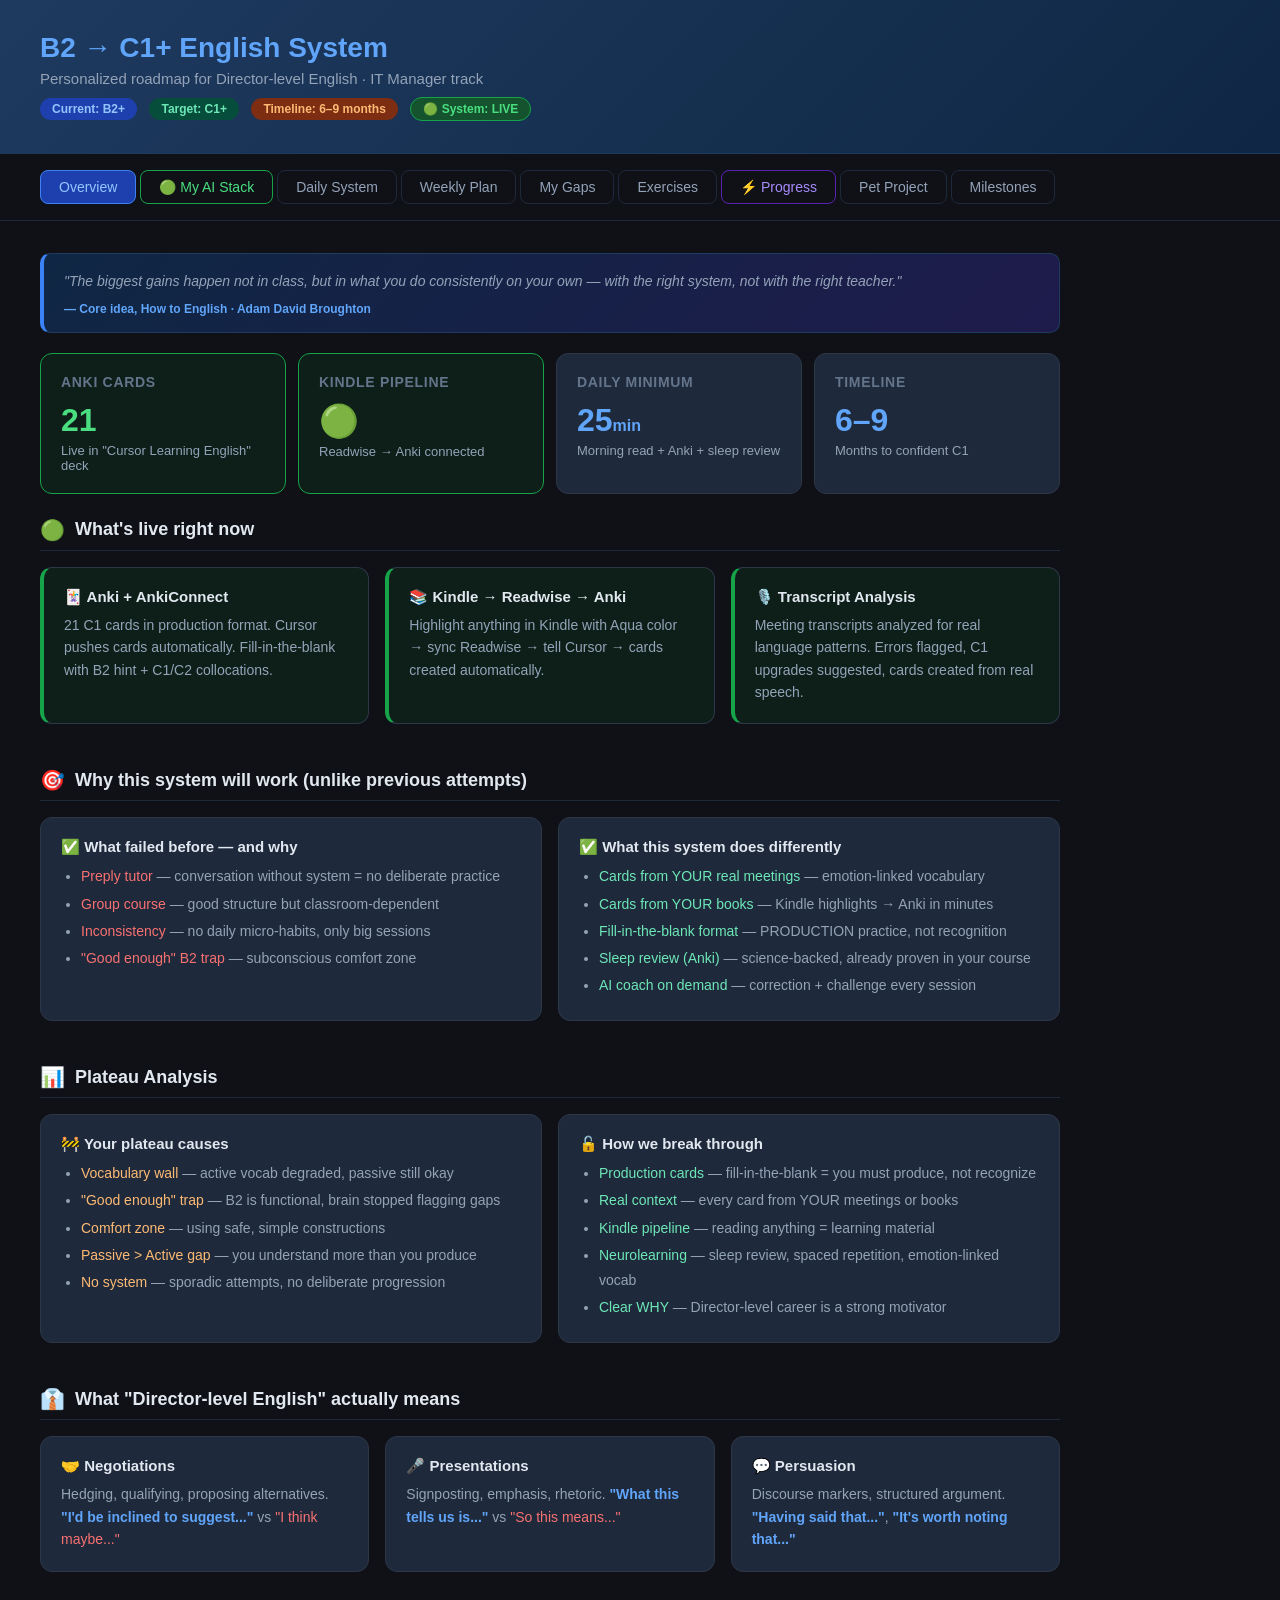
==== index.html @ 56db26f5 "Sync all decks dynamically — no hardcoded deck names Made-with: Cursor" ====
<!DOCTYPE html>
<html lang="en">
<head>
<meta charset="UTF-8">
<meta name="viewport" content="width=device-width, initial-scale=1.0">
<title>B2 → C1+ English System for Dzmitry</title>
<style>
  * { box-sizing: border-box; margin: 0; padding: 0; }
  body { font-family: -apple-system, BlinkMacSystemFont, 'Segoe UI', sans-serif; background: #0f1117; color: #e2e8f0; min-height: 100vh; }

  .header {
    background: linear-gradient(135deg, #1e3a5f 0%, #0f2744 100%);
    padding: 32px 40px;
    border-bottom: 1px solid #1e3a5f;
  }
  .header h1 { font-size: 28px; font-weight: 700; color: #60a5fa; margin-bottom: 6px; }
  .header p { color: #94a3b8; font-size: 15px; }
  .badge {
    display: inline-block;
    background: #1e40af;
    color: #93c5fd;
    padding: 4px 12px;
    border-radius: 20px;
    font-size: 12px;
    font-weight: 600;
    margin-top: 10px;
    margin-right: 8px;
  }
  .badge.green { background: #064e3b; color: #6ee7b7; }
  .badge.orange { background: #7c2d12; color: #fdba74; }
  .badge.live { background: #14532d; color: #4ade80; border: 1px solid #16a34a; }

  .nav {
    display: flex;
    gap: 4px;
    padding: 16px 40px;
    background: #0f1117;
    border-bottom: 1px solid #1e293b;
    flex-wrap: wrap;
  }
  .nav-btn {
    padding: 8px 18px;
    border-radius: 8px;
    border: 1px solid #1e293b;
    background: transparent;
    color: #94a3b8;
    cursor: pointer;
    font-size: 14px;
    font-weight: 500;
    transition: all 0.2s;
  }
  .nav-btn:hover { background: #1e293b; color: #e2e8f0; }
  .nav-btn.active { background: #1e40af; color: #93c5fd; border-color: #3b82f6; }
  .nav-btn.live-tab { border-color: #16a34a; color: #4ade80; }
  .nav-btn.live-tab.active { background: #14532d; color: #4ade80; border-color: #16a34a; }
  .nav-btn.live-tab:hover { background: #14532d; }

  .content { padding: 32px 40px; max-width: 1100px; }

  .tab-content { display: none; }
  .tab-content.active { display: block; }

  /* Cards */
  .grid-2 { display: grid; grid-template-columns: 1fr 1fr; gap: 16px; margin-bottom: 24px; }
  .grid-3 { display: grid; grid-template-columns: 1fr 1fr 1fr; gap: 16px; margin-bottom: 24px; }
  .grid-4 { display: grid; grid-template-columns: 1fr 1fr 1fr 1fr; gap: 12px; margin-bottom: 24px; }

  .card {
    background: #1e293b;
    border: 1px solid #2d3748;
    border-radius: 12px;
    padding: 20px;
  }
  .card.green { border-color: #16a34a; background: #0d1f18; }
  .card h3 { font-size: 14px; text-transform: uppercase; letter-spacing: 0.05em; color: #64748b; margin-bottom: 12px; }
  .card .value { font-size: 32px; font-weight: 700; color: #60a5fa; }
  .card.green .value { color: #4ade80; }
  .card .label { font-size: 13px; color: #94a3b8; margin-top: 4px; }

  .section { margin-bottom: 32px; }
  .section-title {
    font-size: 18px;
    font-weight: 600;
    color: #e2e8f0;
    margin-bottom: 16px;
    padding-bottom: 8px;
    border-bottom: 1px solid #1e293b;
    display: flex;
    align-items: center;
    gap: 10px;
  }
  .section-title .icon { font-size: 20px; }

  .block {
    background: #1e293b;
    border: 1px solid #2d3748;
    border-radius: 12px;
    padding: 20px;
    margin-bottom: 12px;
  }
  .block.green { border-left: 4px solid #16a34a; background: #0d1f18; }
  .block.orange { border-left: 4px solid #f97316; }
  .block.blue { border-left: 4px solid #3b82f6; }
  .block h4 { font-size: 15px; font-weight: 600; color: #e2e8f0; margin-bottom: 8px; display: flex; align-items: center; gap: 8px; }
  .block p { font-size: 14px; color: #94a3b8; line-height: 1.6; }
  .block ul { font-size: 14px; color: #94a3b8; line-height: 1.8; padding-left: 20px; margin-top: 6px; }
  .block ul li { margin-bottom: 2px; }

  .highlight { color: #60a5fa; font-weight: 600; }
  .green-text { color: #6ee7b7; }
  .orange-text { color: #fdba74; }
  .red-text { color: #f87171; }
  .live-text { color: #4ade80; font-weight: 600; }

  /* Live status pill */
  .status-pill {
    display: inline-flex;
    align-items: center;
    gap: 5px;
    padding: 3px 10px;
    border-radius: 20px;
    font-size: 11px;
    font-weight: 700;
    letter-spacing: 0.5px;
  }
  .status-pill.live { background: #14532d; color: #4ade80; border: 1px solid #16a34a; }
  .status-pill.planned { background: #1e293b; color: #64748b; border: 1px solid #374151; }
  .status-pill.partial { background: #451a03; color: #fb923c; border: 1px solid #c2410c; }
  .status-dot { width: 6px; height: 6px; border-radius: 50%; background: currentColor; }

  /* Daily schedule */
  .schedule-item {
    display: flex;
    gap: 16px;
    align-items: flex-start;
    padding: 16px 0;
    border-bottom: 1px solid #1e293b;
  }
  .schedule-item:last-child { border-bottom: none; }
  .time-badge {
    background: #0f2744;
    color: #60a5fa;
    border: 1px solid #1e3a5f;
    padding: 6px 14px;
    border-radius: 8px;
    font-size: 13px;
    font-weight: 600;
    white-space: nowrap;
    min-width: 90px;
    text-align: center;
  }
  .schedule-desc h4 { font-size: 15px; font-weight: 600; color: #e2e8f0; margin-bottom: 4px; }
  .schedule-desc p { font-size: 13px; color: #94a3b8; line-height: 1.5; }
  .duration { font-size: 12px; color: #6ee7b7; font-weight: 600; }

  /* Weekly plan */
  .week-grid {
    display: grid;
    grid-template-columns: repeat(7, 1fr);
    gap: 8px;
    margin-bottom: 20px;
  }
  .day-card {
    background: #1e293b;
    border: 1px solid #2d3748;
    border-radius: 10px;
    padding: 12px 8px;
    text-align: center;
  }
  .day-card .day-name { font-size: 11px; text-transform: uppercase; letter-spacing: 0.05em; color: #64748b; margin-bottom: 8px; font-weight: 600; }
  .day-card .day-type { font-size: 12px; font-weight: 600; padding: 4px 6px; border-radius: 6px; }
  .day-card.core { border-color: #1e40af; }
  .day-card.core .day-type { background: #1e3a5f; color: #60a5fa; }
  .day-card.light { border-color: #064e3b; }
  .day-card.light .day-type { background: #052e16; color: #6ee7b7; }
  .day-card.rest { opacity: 0.5; }
  .day-card.rest .day-type { background: #1e293b; color: #64748b; }
  .day-card .day-detail { font-size: 10px; color: #64748b; margin-top: 6px; line-height: 1.4; }

  /* Gaps */
  .gap-item {
    display: flex;
    align-items: center;
    gap: 12px;
    padding: 14px 16px;
    background: #1e293b;
    border-radius: 10px;
    margin-bottom: 8px;
    border: 1px solid #2d3748;
  }
  .gap-icon { font-size: 20px; width: 32px; text-align: center; }
  .gap-body { flex: 1; }
  .gap-body .gap-title { font-size: 14px; font-weight: 600; color: #e2e8f0; }
  .gap-body .gap-desc { font-size: 13px; color: #94a3b8; margin-top: 2px; }
  .gap-level { display: flex; align-items: center; gap: 6px; }
  .gap-bar { height: 6px; width: 80px; background: #0f1117; border-radius: 3px; overflow: hidden; }
  .gap-fill { height: 100%; border-radius: 3px; }
  .fill-red { background: #ef4444; }
  .fill-orange { background: #f97316; }
  .fill-yellow { background: #eab308; }
  .fill-green { background: #22c55e; }

  /* Exercises */
  .exercise-card {
    background: #1e293b;
    border: 1px solid #2d3748;
    border-radius: 12px;
    padding: 18px;
    margin-bottom: 12px;
    cursor: pointer;
    transition: border-color 0.2s;
  }
  .exercise-card:hover { border-color: #3b82f6; }
  .exercise-card h4 { font-size: 15px; font-weight: 600; color: #e2e8f0; margin-bottom: 6px; display: flex; justify-content: space-between; align-items: center; flex-wrap: wrap; gap: 6px; }
  .exercise-card p { font-size: 13px; color: #94a3b8; line-height: 1.6; }
  .ex-tag {
    font-size: 11px;
    padding: 2px 8px;
    border-radius: 4px;
    font-weight: 600;
  }
  .ex-tag.speaking { background: #1e3a5f; color: #60a5fa; }
  .ex-tag.writing { background: #064e3b; color: #6ee7b7; }
  .ex-tag.vocab { background: #451a03; color: #fdba74; }
  .ex-tag.grammar { background: #2d1b69; color: #c4b5fd; }
  .ex-tag.listening { background: #3b1414; color: #fca5a5; }

  /* Pet project */
  .project-phase {
    display: flex;
    gap: 16px;
    margin-bottom: 12px;
  }
  .phase-num {
    width: 36px;
    height: 36px;
    background: #1e3a5f;
    color: #60a5fa;
    border-radius: 50%;
    display: flex;
    align-items: center;
    justify-content: center;
    font-weight: 700;
    font-size: 14px;
    flex-shrink: 0;
    margin-top: 2px;
  }
  .phase-num.done { background: #14532d; color: #4ade80; }
  .phase-body { flex: 1; }
  .phase-body h4 { font-size: 15px; font-weight: 600; color: #e2e8f0; margin-bottom: 4px; }
  .phase-body p { font-size: 13px; color: #94a3b8; line-height: 1.6; }
  .phase-body .tech-stack { display: flex; gap: 6px; flex-wrap: wrap; margin-top: 8px; }
  .tech-tag {
    background: #0f1117;
    border: 1px solid #2d3748;
    color: #94a3b8;
    padding: 3px 10px;
    border-radius: 6px;
    font-size: 12px;
    font-family: 'SF Mono', monospace;
  }
  .tech-tag.live { border-color: #16a34a; color: #4ade80; background: #0d1f18; }

  /* Progress tracker */
  .milestone {
    display: flex;
    gap: 16px;
    align-items: flex-start;
    margin-bottom: 16px;
  }
  .milestone-dot {
    width: 12px;
    height: 12px;
    border-radius: 50%;
    background: #1e40af;
    margin-top: 4px;
    flex-shrink: 0;
    position: relative;
  }
  .milestone-dot::after {
    content: '';
    position: absolute;
    left: 5px;
    top: 12px;
    width: 2px;
    height: calc(100% + 16px);
    background: #1e293b;
  }
  .milestone:last-child .milestone-dot::after { display: none; }
  .milestone-body h4 { font-size: 14px; font-weight: 600; color: #e2e8f0; margin-bottom: 2px; }
  .milestone-body .month { font-size: 12px; color: #60a5fa; margin-bottom: 4px; font-weight: 600; }
  .milestone-body p { font-size: 13px; color: #94a3b8; line-height: 1.5; }

  .quote-block {
    background: linear-gradient(135deg, #0f2744, #1e1b4b);
    border: 1px solid #1e3a5f;
    border-left: 4px solid #3b82f6;
    border-radius: 10px;
    padding: 16px 20px;
    margin-bottom: 20px;
  }
  .quote-block p { font-size: 14px; color: #94a3b8; line-height: 1.7; font-style: italic; }
  .quote-block .source { font-size: 12px; color: #60a5fa; margin-top: 8px; font-style: normal; font-weight: 600; }

  /* AI Stack specific */
  .tool-card {
    background: #1a1d27;
    border: 1px solid #2a2d3e;
    border-radius: 12px;
    padding: 20px;
    margin-bottom: 14px;
    position: relative;
    overflow: hidden;
  }
  .tool-card::before {
    content: '';
    position: absolute;
    left: 0; top: 0; bottom: 0;
    width: 4px;
    background: #16a34a;
  }
  .tool-card.planned::before { background: #374151; }
  .tool-card h4 { font-size: 16px; font-weight: 700; color: #e2e8f0; margin-bottom: 6px; display: flex; align-items: center; justify-content: space-between; flex-wrap: wrap; gap: 8px; }
  .tool-card p { font-size: 13px; color: #94a3b8; line-height: 1.6; margin-bottom: 10px; }
  .tool-card .tool-detail { font-size: 12px; background: #12151f; border: 1px solid #1e2236; border-radius: 8px; padding: 10px 14px; color: #c9d1e0; font-family: 'SF Mono', monospace; line-height: 1.7; }

  /* Flow diagram */
  .flow {
    display: flex;
    align-items: center;
    gap: 8px;
    flex-wrap: wrap;
    margin: 12px 0;
  }
  .flow-step {
    background: #1e293b;
    border: 1px solid #2d3748;
    border-radius: 8px;
    padding: 8px 14px;
    font-size: 13px;
    font-weight: 600;
    color: #e2e8f0;
    white-space: nowrap;
  }
  .flow-step.live { border-color: #16a34a; color: #4ade80; background: #0d1f18; }
  .flow-arrow { color: #4b5563; font-size: 18px; flex-shrink: 0; }

  /* Card format preview */
  .card-preview {
    background: #0f1117;
    border: 1px solid #2a2d3e;
    border-radius: 10px;
    overflow: hidden;
    margin-top: 12px;
  }
  .card-preview-side {
    padding: 14px 16px;
    border-bottom: 1px solid #2a2d3e;
  }
  .card-preview-side:last-child { border-bottom: none; }
  .card-preview-label { font-size: 10px; font-weight: 800; letter-spacing: 1px; text-transform: uppercase; margin-bottom: 8px; }
  .card-preview-label.front { color: #f5a623; }
  .card-preview-label.back { color: #34d399; }
  .card-preview-content { font-size: 13px; color: #c9d1e0; line-height: 1.6; }
  .blank-preview { display: inline-block; border-bottom: 2px solid #f5a623; color: #f5a623; min-width: 80px; text-align: center; font-weight: 700; letter-spacing: 2px; }
  .answer-preview { color: #34d399; font-weight: 700; border-bottom: 2px solid #34d399; }
  .hint-preview { font-size: 12px; color: #9ba3bf; font-style: italic; margin-top: 6px; }
  .hint-preview .hl { color: #6ee7b7; font-style: normal; font-weight: 600; }

  /* Prompt block */
  .prompt-block {
    background: #0d1117;
    border: 1px solid #1e293b;
    border-left: 4px solid #7c3aed;
    border-radius: 10px;
    padding: 14px 18px;
    margin: 12px 0;
    font-family: 'SF Mono', 'Fira Code', monospace;
    font-size: 12px;
    color: #c9d1e0;
    line-height: 1.8;
    white-space: pre-wrap;
    word-break: break-word;
  }

  @media (max-width: 768px) {
    .content { padding: 20px; }
    .grid-2, .grid-3, .grid-4 { grid-template-columns: 1fr; }
    .week-grid { grid-template-columns: repeat(4, 1fr); }
    .nav { padding: 12px 20px; }
    .header { padding: 24px 20px; }
    .flow { gap: 6px; }
  }

  /* ===== PROGRESS TAB ===== */

  /* Nav badge */
  .nav-btn.progress-tab { border-color: #5b21b6; color: #a78bfa; }
  .nav-btn.progress-tab:hover { background: #1e1b4b; }
  .nav-btn.progress-tab.active { background: #1e1b4b; color: #c4b5fd; border-color: #7c3aed; }

  /* Career track */
  .career-track {
    background: #1e293b; border: 1px solid #2d3748; border-radius: 12px;
    padding: 24px; margin-bottom: 24px;
  }
  .career-stages { display: flex; gap: 0; margin-bottom: 16px; border-radius: 8px; overflow: hidden; }
  .career-stage {
    flex: 1; padding: 10px 6px; text-align: center; background: #0f1117;
    border-right: 1px solid #2d3748; font-size: 11px; color: #374151;
    transition: all 0.3s;
  }
  .career-stage:first-child { border-radius: 8px 0 0 8px; }
  .career-stage:last-child { border-right: none; border-radius: 0 8px 8px 0; }
  .career-stage.done { background: #0d1f18; color: #4ade80; }
  .career-stage.current { background: #1e3a5f; color: #60a5fa; font-weight: 700; }
  .career-stage .stage-icon { font-size: 18px; display: block; margin-bottom: 4px; }
  .career-stage .stage-label { font-size: 10px; font-weight: 600; letter-spacing: 0.3px; line-height: 1.3; }
  .xp-row { display: flex; align-items: center; gap: 14px; margin-top: 14px; flex-wrap: wrap; }
  .xp-main { flex-shrink: 0; }
  .xp-total { font-size: 28px; font-weight: 700; color: #a78bfa; line-height: 1; }
  .xp-sublabel { font-size: 12px; color: #64748b; margin-top: 2px; }
  .xp-bar-outer { flex: 1; min-width: 120px; height: 8px; background: #0f1117; border-radius: 4px; overflow: hidden; }
  .xp-bar-inner { height: 100%; background: linear-gradient(90deg, #6366f1, #8b5cf6); border-radius: 4px; transition: width 0.8s ease; }
  .xp-next-label { font-size: 12px; color: #64748b; flex-shrink: 0; }

  /* Habit calendar */
  .habit-legend { display: flex; gap: 14px; margin-bottom: 10px; flex-wrap: wrap; }
  .habit-legend-item { display: flex; align-items: center; gap: 5px; font-size: 11px; color: #64748b; }
  .habit-legend-dot { width: 12px; height: 12px; border-radius: 2px; }
  .habit-calendar-wrap { overflow-x: auto; padding-bottom: 6px; }
  .habit-calendar { display: flex; gap: 3px; }
  .habit-week-col { display: flex; flex-direction: column; gap: 3px; }
  .habit-day-cell {
    width: 16px; height: 16px; border-radius: 3px; background: #1e293b;
    cursor: pointer; transition: transform 0.1s; flex-shrink: 0;
  }
  .habit-day-cell:hover { transform: scale(1.5); z-index: 10; position: relative; }
  .habit-day-cell.future { cursor: default; opacity: 0.15; }
  .habit-day-cell.today { box-shadow: 0 0 0 1.5px #60a5fa; }
  .habit-day-cell[data-level="1"] { background: #1e3a5f; }
  .habit-day-cell[data-level="2"] { background: #1d4ed8; }
  .habit-day-cell[data-level="3"] { background: #7c3aed; }
  .habit-day-cell[data-level="4"] { background: #16a34a; }
  .habit-streak-info { display: flex; gap: 28px; margin-top: 14px; flex-wrap: wrap; }
  .streak-stat .streak-num { font-size: 26px; font-weight: 700; color: #f97316; }
  .streak-stat .streak-label { font-size: 11px; color: #64748b; margin-top: 2px; }

  /* Session log */
  .session-log-list { max-height: 300px; overflow-y: auto; }
  .session-entry {
    display: flex; align-items: flex-start; gap: 10px; padding: 10px 14px;
    background: #1e293b; border-radius: 8px; margin-bottom: 6px; border: 1px solid #2d3748;
  }
  .session-entry-date { font-size: 11px; color: #4b5563; white-space: nowrap; padding-top: 3px; min-width: 78px; }
  .session-entry-body { flex: 1; }
  .session-entry-title { font-size: 13px; color: #e2e8f0; font-weight: 500; }
  .session-entry-del { font-size: 18px; color: #374151; cursor: pointer; padding: 0 2px; transition: color 0.15s; line-height: 1; flex-shrink: 0; }
  .session-entry-del:hover { color: #ef4444; }
  .session-type-tag {
    display: inline-block; font-size: 10px; padding: 1px 7px;
    border-radius: 4px; font-weight: 700; margin-right: 6px; vertical-align: middle;
  }
  .session-type-tag.vocab     { background: #451a03; color: #fdba74; }
  .session-type-tag.grammar   { background: #2d1b69; color: #c4b5fd; }
  .session-type-tag.speaking  { background: #1e3a5f; color: #60a5fa; }
  .session-type-tag.transcript{ background: #14532d; color: #4ade80; }
  .session-type-tag.kindle    { background: #064e3b; color: #6ee7b7; }
  .session-type-tag.anki      { background: #1e293b; color: #94a3b8; border: 1px solid #374151; }
  .session-type-tag.setup     { background: #7c2d12; color: #fb923c; }
  .session-entry-xp { font-size: 11px; color: #7c3aed; font-weight: 700; white-space: nowrap; padding-top: 3px; }
  .add-session-panel {
    background: #0f1117; border: 1px dashed #2d3748; border-radius: 10px;
    padding: 16px; margin-top: 12px;
  }
  .add-session-panel .form-row { display: flex; gap: 8px; flex-wrap: wrap; align-items: flex-end; }
  .form-group { display: flex; flex-direction: column; gap: 4px; }
  .form-group label { font-size: 10px; color: #64748b; font-weight: 700; text-transform: uppercase; letter-spacing: 0.5px; }
  .form-group input, .form-group select {
    background: #1e293b; border: 1px solid #2d3748; border-radius: 6px;
    color: #e2e8f0; padding: 7px 10px; font-size: 13px; font-family: inherit; outline: none;
  }
  .form-group input:focus, .form-group select:focus { border-color: #3b82f6; }
  .form-group select option { background: #1e293b; }
  .btn-primary {
    background: #1e40af; color: #93c5fd; border: 1px solid #3b82f6;
    border-radius: 8px; padding: 8px 18px; font-size: 13px;
    font-weight: 600; cursor: pointer; transition: all 0.2s;
  }
  .btn-primary:hover { background: #2563eb; }

  /* Gap interactive progress */
  .gap-controls { display: flex; align-items: center; gap: 5px; margin-top: 6px; }
  .gap-ctrl-btn {
    width: 22px; height: 22px; border-radius: 4px; border: 1px solid #374151;
    background: #1e293b; color: #94a3b8; cursor: pointer; font-size: 14px;
    display: flex; align-items: center; justify-content: center;
    transition: all 0.1s; line-height: 1; padding: 0; flex-shrink: 0;
  }
  .gap-ctrl-btn:hover { background: #2d3748; color: #e2e8f0; }
  .gap-current-pct { font-size: 11px; color: #60a5fa; font-weight: 700; min-width: 34px; text-align: right; }

  /* Exercise tracker row */
  .exercise-tracker-row {
    display: flex; align-items: center; justify-content: space-between;
    padding-top: 10px; margin-top: 10px; border-top: 1px solid #2d3748; flex-wrap: wrap; gap: 8px;
  }
  .exercise-tracker-label { font-size: 12px; color: #64748b; }
  .ex-last-date { color: #94a3b8; font-weight: 500; }
  .btn-mark-done {
    background: transparent; border: 1px solid #374151; color: #64748b;
    border-radius: 6px; padding: 4px 12px; font-size: 12px; cursor: pointer;
    transition: all 0.2s; font-family: inherit;
  }
  .btn-mark-done:hover { border-color: #22c55e; color: #4ade80; }
  .btn-mark-done.done-today { border-color: #16a34a; color: #4ade80; background: #0d1f18; }

  /* Anki sync panel */
  .anki-sync-panel {
    background: #1e293b; border: 1px solid #2d3748; border-radius: 12px; padding: 20px;
  }
  .anki-sync-header {
    display: flex; align-items: flex-start; justify-content: space-between;
    gap: 16px; margin-bottom: 16px; flex-wrap: wrap;
  }
  .btn-sync-anki {
    background: #0d1f18; border: 1px solid #16a34a; color: #4ade80;
    border-radius: 8px; padding: 10px 20px; font-size: 14px; font-weight: 600;
    cursor: pointer; transition: all 0.2s; font-family: inherit; white-space: nowrap; flex-shrink: 0;
  }
  .btn-sync-anki:hover { background: #14532d; }
  .btn-sync-anki:disabled { opacity: 0.6; cursor: default; }
  .anki-stats-grid {
    display: grid; grid-template-columns: repeat(auto-fill, minmax(110px, 1fr)); gap: 8px;
  }
  .anki-stat-card {
    background: #0f1117; border: 1px solid #2d3748; border-radius: 8px; padding: 14px; text-align: center;
  }
  .anki-stat-value { font-size: 22px; font-weight: 700; color: #e2e8f0; line-height: 1; margin-bottom: 5px; }
  .anki-stat-label { font-size: 10px; color: #64748b; }
  .anki-xp-split { display: flex; gap: 10px; margin-top: 6px; flex-wrap: wrap; }
  .anki-xp-pill {
    font-size: 11px; padding: 3px 10px; border-radius: 20px; font-weight: 600;
  }
  .anki-xp-pill.sessions { background: #1e3a5f; color: #60a5fa; }
  .anki-xp-pill.anki-reviews { background: #0d1f18; color: #4ade80; border: 1px solid #16a34a; }

  /* Achievements */
  .ach-grid { display: grid; grid-template-columns: repeat(auto-fill, minmax(170px, 1fr)); gap: 10px; }
  .ach-card {
    background: #1e293b; border: 1px solid #2d3748; border-radius: 12px;
    padding: 16px; text-align: center; transition: all 0.2s;
  }
  .ach-card.unlocked { border-color: #16a34a; background: #0d1f18; }
  .ach-card.unlocked:hover { transform: translateY(-2px); box-shadow: 0 4px 20px rgba(22,163,74,0.2); }
  .ach-card.locked { opacity: 0.32; filter: grayscale(0.7); }
  .ach-icon { font-size: 26px; margin-bottom: 8px; }
  .ach-name { font-size: 12px; font-weight: 700; color: #e2e8f0; margin-bottom: 4px; }
  .ach-card.unlocked .ach-name { color: #4ade80; }
  .ach-desc { font-size: 11px; color: #64748b; line-height: 1.4; }
</style>
</head>
<body>

<div class="header">
  <h1>B2 → C1+ English System</h1>
  <p>Personalized roadmap for Director-level English · IT Manager track</p>
  <div>
    <span class="badge">Current: B2+</span>
    <span class="badge green">Target: C1+</span>
    <span class="badge orange">Timeline: 6–9 months</span>
    <span class="badge live">🟢 System: LIVE</span>
  </div>
</div>

<div class="nav">
  <button class="nav-btn active" onclick="showTab('overview', this)">Overview</button>
  <button class="nav-btn live-tab" onclick="showTab('aistack', this)">🟢 My AI Stack</button>
  <button class="nav-btn" onclick="showTab('daily', this)">Daily System</button>
  <button class="nav-btn" onclick="showTab('weekly', this)">Weekly Plan</button>
  <button class="nav-btn" onclick="showTab('gaps', this)">My Gaps</button>
  <button class="nav-btn" onclick="showTab('exercises', this)">Exercises</button>
  <button class="nav-btn progress-tab" onclick="showTab('progress', this)">⚡ Progress</button>
  <button class="nav-btn" onclick="showTab('petproject', this)">Pet Project</button>
  <button class="nav-btn" onclick="showTab('milestones', this)">Milestones</button>
</div>

<div class="content">

  <!-- OVERVIEW TAB -->
  <div id="tab-overview" class="tab-content active">

    <div class="quote-block">
      <p>"The biggest gains happen not in class, but in what you do consistently on your own — with the right system, not with the right teacher."</p>
      <div class="source">— Core idea, How to English · Adam David Broughton</div>
    </div>

    <div class="grid-4">
      <div class="card green">
        <h3>Anki Cards</h3>
        <div class="value">21</div>
        <div class="label">Live in "Cursor Learning English" deck</div>
      </div>
      <div class="card green">
        <h3>Kindle Pipeline</h3>
        <div class="value">🟢</div>
        <div class="label">Readwise → Anki connected</div>
      </div>
      <div class="card">
        <h3>Daily Minimum</h3>
        <div class="value">25<span style="font-size:16px">min</span></div>
        <div class="label">Morning read + Anki + sleep review</div>
      </div>
      <div class="card">
        <h3>Timeline</h3>
        <div class="value">6–9</div>
        <div class="label">Months to confident C1</div>
      </div>
    </div>

    <div class="section">
      <div class="section-title"><span class="icon">🟢</span> What's live right now</div>
      <div class="grid-3">
        <div class="block green">
          <h4>🃏 Anki + AnkiConnect</h4>
          <p>21 C1 cards in production format. Cursor pushes cards automatically. Fill-in-the-blank with B2 hint + C1/C2 collocations.</p>
        </div>
        <div class="block green">
          <h4>📚 Kindle → Readwise → Anki</h4>
          <p>Highlight anything in Kindle with Aqua color → sync Readwise → tell Cursor → cards created automatically.</p>
        </div>
        <div class="block green">
          <h4>🎙️ Transcript Analysis</h4>
          <p>Meeting transcripts analyzed for real language patterns. Errors flagged, C1 upgrades suggested, cards created from real speech.</p>
        </div>
      </div>
    </div>

    <div class="section">
      <div class="section-title"><span class="icon">🎯</span> Why this system will work (unlike previous attempts)</div>
      <div class="grid-2">
        <div class="block">
          <h4>✅ What failed before — and why</h4>
          <ul>
            <li><span class="red-text">Preply tutor</span> — conversation without system = no deliberate practice</li>
            <li><span class="red-text">Group course</span> — good structure but classroom-dependent</li>
            <li><span class="red-text">Inconsistency</span> — no daily micro-habits, only big sessions</li>
            <li><span class="red-text">"Good enough" B2 trap</span> — subconscious comfort zone</li>
          </ul>
        </div>
        <div class="block">
          <h4>✅ What this system does differently</h4>
          <ul>
            <li><span class="green-text">Cards from YOUR real meetings</span> — emotion-linked vocabulary</li>
            <li><span class="green-text">Cards from YOUR books</span> — Kindle highlights → Anki in minutes</li>
            <li><span class="green-text">Fill-in-the-blank format</span> — PRODUCTION practice, not recognition</li>
            <li><span class="green-text">Sleep review (Anki)</span> — science-backed, already proven in your course</li>
            <li><span class="green-text">AI coach on demand</span> — correction + challenge every session</li>
          </ul>
        </div>
      </div>
    </div>

    <div class="section">
      <div class="section-title"><span class="icon">📊</span> Plateau Analysis</div>
      <div class="grid-2">
        <div class="block">
          <h4>🚧 Your plateau causes</h4>
          <ul>
            <li><span class="orange-text">Vocabulary wall</span> — active vocab degraded, passive still okay</li>
            <li><span class="orange-text">"Good enough" trap</span> — B2 is functional, brain stopped flagging gaps</li>
            <li><span class="orange-text">Comfort zone</span> — using safe, simple constructions</li>
            <li><span class="orange-text">Passive &gt; Active gap</span> — you understand more than you produce</li>
            <li><span class="orange-text">No system</span> — sporadic attempts, no deliberate progression</li>
          </ul>
        </div>
        <div class="block">
          <h4>🔓 How we break through</h4>
          <ul>
            <li><span class="green-text">Production cards</span> — fill-in-the-blank = you must produce, not recognize</li>
            <li><span class="green-text">Real context</span> — every card from YOUR meetings or books</li>
            <li><span class="green-text">Kindle pipeline</span> — reading anything = learning material</li>
            <li><span class="green-text">Neurolearning</span> — sleep review, spaced repetition, emotion-linked vocab</li>
            <li><span class="green-text">Clear WHY</span> — Director-level career is a strong motivator</li>
          </ul>
        </div>
      </div>
    </div>

    <div class="section">
      <div class="section-title"><span class="icon">👔</span> What "Director-level English" actually means</div>
      <div class="grid-3">
        <div class="block">
          <h4>🤝 Negotiations</h4>
          <p>Hedging, qualifying, proposing alternatives. <span class="highlight">"I'd be inclined to suggest..."</span> vs <span class="red-text">"I think maybe..."</span></p>
        </div>
        <div class="block">
          <h4>🎤 Presentations</h4>
          <p>Signposting, emphasis, rhetoric. <span class="highlight">"What this tells us is..."</span> vs <span class="red-text">"So this means..."</span></p>
        </div>
        <div class="block">
          <h4>💬 Persuasion</h4>
          <p>Discourse markers, structured argument. <span class="highlight">"Having said that..."</span>, <span class="highlight">"It's worth noting that..."</span></p>
        </div>
      </div>
    </div>

  </div>

  <!-- AI STACK TAB -->
  <div id="tab-aistack" class="tab-content">

    <div class="section">
      <div class="section-title"><span class="icon">🟢</span> Your Live Learning Stack</div>
      <p style="color:#94a3b8; font-size:14px; margin-bottom:20px;">Every tool below is connected and working. This is not a plan — it's your actual system as of today.</p>

      <!-- TOOL 1: Anki -->
      <div class="tool-card">
        <h4>🃏 Anki + AnkiConnect <span class="status-pill live"><span class="status-dot"></span>LIVE</span></h4>
        <p>Your primary learning engine. Cards are pushed automatically from Cursor — no copy-paste. The fill-in-the-blank format forces you to PRODUCE the phrase, not just recognize it.</p>
        <div class="tool-detail">Deck: "Cursor Learning English" · 21 cards
Model: "Cursor English C1" · 7 fields
AnkiConnect: localhost:8765 · auto-push enabled</div>
        <div class="card-preview" style="margin-top:12px;">
          <div class="card-preview-side">
            <div class="card-preview-label front">✏️ FRONT — Fill in the blank</div>
            <div class="card-preview-content">
              The plan looks solid. <span class="blank-preview">___</span>, we still need to validate the timeline.
              <div class="hint-preview"><span class="hl">💡 Simpler:</span> "but" / "however"</div>
              <div style="margin-top:8px; font-size:12px; color:#64748b;">📋 You want to introduce a counterpoint after a strong statement…</div>
            </div>
          </div>
          <div class="card-preview-side">
            <div class="card-preview-label back">✅ BACK — Answer revealed</div>
            <div class="card-preview-content">
              The plan looks solid. <span class="answer-preview">having said that</span>, we still need to validate the timeline.
              <div style="margin-top:8px; font-size:12px; color:#60a5fa;">C1 having said that · that said · nevertheless</div>
              <div style="font-size:12px; color:#a78bfa;">C2 notwithstanding the above · that caveat aside</div>
            </div>
          </div>
        </div>
      </div>

      <!-- TOOL 2: Kindle pipeline -->
      <div class="tool-card">
        <h4>📚 Kindle → Readwise → Anki Pipeline <span class="status-pill live"><span class="status-dot"></span>LIVE</span></h4>
        <p>Highlight any phrase or sentence in Kindle with <strong style="color:#22d3ee">Aqua color</strong> → sync Readwise → tell Cursor "push my highlights" → full card created and pushed to Anki automatically. Zero friction.</p>
        <div class="flow">
          <span class="flow-step live">📖 Kindle reading</span>
          <span class="flow-arrow">→</span>
          <span class="flow-step live">🔵 Aqua highlight</span>
          <span class="flow-arrow">→</span>
          <span class="flow-step live">Readwise sync</span>
          <span class="flow-arrow">→</span>
          <span class="flow-step live">Cursor API call</span>
          <span class="flow-arrow">→</span>
          <span class="flow-step live">🃏 Anki card</span>
        </div>
        <div class="tool-detail">Readwise API: connected · token stored locally
Decks: "Reading" (Kindle books) · "Cursor Learning English" (work/meetings)
Convention: Aqua highlight = "this goes to Anki"</div>
      </div>

      <!-- TOOL 3: Transcript analysis -->
      <div class="tool-card">
        <h4>🎙️ Meeting Transcript Analysis <span class="status-pill live"><span class="status-dot"></span>LIVE</span></h4>
        <p>Share any meeting transcript → Cursor identifies your lines, analyzes patterns, flags recurring errors, suggests C1 upgrades, and creates cards from real phrases you used or should have used.</p>
        <div class="tool-detail">Analyzed: Integration Landscape Deep Dive (EPAM × InRiver)
Key findings: filler words · hedging gaps · register inconsistency
Cards created from real meeting language</div>
      </div>

      <!-- TOOL 4: Real-time message analysis -->
      <div class="tool-card">
        <h4>💬 Real-time Message Analysis <span class="status-pill live"><span class="status-dot"></span>LIVE</span></h4>
        <p>Every message you write in Cursor is a practice opportunity. Just add "analyze my English" or write naturally — I'll flag what can be upgraded to C1 in real time.</p>
        <div class="tool-detail">Trigger: "analyze my English" or just write naturally
Output: specific upgrades · grammar notes · vocabulary suggestions</div>
      </div>

      <!-- TOOL 5: Auto card from chat -->
      <div class="tool-card">
        <h4>⚡ Instant Card Creation in Chat <span class="status-pill live"><span class="status-dot"></span>LIVE</span></h4>
        <p>Any time in a session — say "Add card: [phrase]" and the card gets created with full content: blank sentence, B2 hint, C1/C2 collocations, Playphrase link, pushed directly to Anki.</p>
        <div class="tool-detail">Trigger: "Add card: to pose a significant risk"
Result: full card in Anki within seconds · no extra steps</div>
      </div>

    </div>

    <div class="section">
      <div class="section-title"><span class="icon">📋</span> Prompt Templates — Copy for New Chats</div>
      <p style="color:#94a3b8; font-size:14px; margin-bottom:16px;">Use these in fresh chats to keep costs minimal (~$0.01 per session).</p>

      <div class="block blue">
        <h4>📚 Kindle highlights → Anki cards</h4>
        <div class="prompt-block">I want you to create Anki cards from my latest Kindle highlights via Readwise.

Setup:
- Readwise token: IuljTrOrCbIp0A8LW9ps7Mf6l6hVvO1K5I8kpEv3Fn1QxCLDzr
- AnkiConnect: localhost:8765
- Model: "Cursor English C1" · Deck: "Reading"

Steps:
1. GET https://readwise.io/api/v2/highlights/?book_id=BOOK_ID&order=-updated
2. Pick highlights with color = "aqua"
3. Extract core C1 phrase from each highlight
4. Create card: Situation + Phrase + Extra (blank|||B2hint) + Collocations (C1/C2 HTML) + Examples + Media (emoji + Playphrase)
5. Push via AnkiConnect addNote · tag: ["reading","kindle","book-name"]

Book I'm reading: [BOOK NAME]</div>
      </div>

      <div class="block blue">
        <h4>🎙️ Transcript analysis + cards</h4>
        <div class="prompt-block">Analyze this meeting transcript. Find lines spoken by Dmitrii Haurylenka.
For each line: flag errors, suggest C1 upgrade, note register issues.
Then create Anki cards for the top 3–5 phrases I should have used.

Anki setup: localhost:8765 · model "Cursor English C1" · deck "Cursor Learning English"

[PASTE TRANSCRIPT]</div>
      </div>

      <div class="block blue">
        <h4>📝 Session card creation (Mon/Wed/Fri)</h4>
        <div class="prompt-block">English session — [Monday vocab / Wednesday grammar / Friday speaking]

Anki: localhost:8765 · model "Cursor English C1" · deck "Cursor Learning English"

[DESCRIBE WHAT YOU WANT TO WORK ON OR PASTE CONTENT]

After the session, push any new phrases as cards automatically.</div>
      </div>
    </div>

    <div class="section">
      <div class="section-title"><span class="icon">🗺️</span> Next tools to add</div>
      <div class="grid-2">
        <div class="tool-card planned">
          <h4>🎤 Voice → Anki <span class="status-pill planned"><span class="status-dot"></span>PLANNED</span></h4>
          <p>Record 60s of yourself speaking → Whisper transcribes → Cursor analyzes → cards created from your actual spoken errors.</p>
        </div>
        <div class="tool-card planned">
          <h4>📧 Email Rewrite Pipeline <span class="status-pill planned"><span class="status-dot"></span>PLANNED</span></h4>
          <p>Paste a work email you wrote → get C1 rewrite with annotations → differences become Anki cards for patterns you overuse.</p>
        </div>
      </div>
    </div>

  </div>

  <!-- DAILY SYSTEM TAB -->
  <div id="tab-daily" class="tab-content">
    <div class="section">
      <div class="section-title"><span class="icon">⏰</span> Your Daily System (25 min total)</div>
      <p style="color:#94a3b8; font-size:14px; margin-bottom:20px;">Built around your life — three small windows, not one big block. Consistency beats intensity.</p>

      <div class="block" style="margin-bottom:20px;">
        <div class="schedule-item">
          <div>
            <div class="time-badge">Morning</div>
            <div class="duration" style="margin-top:6px; text-align:center">5–7 min</div>
          </div>
          <div class="schedule-desc">
            <h4>🌅 English Input + Kindle Reading</h4>
            <p>Read in English — your Kindle book OR an article (HBR, MIT Sloan, TechCrunch). When a phrase catches your eye: <span class="highlight">highlight it in Aqua</span>. That's it — the pipeline does the rest.<br>
            If you have 2 extra minutes: "push my latest Kindle highlights" in Cursor.</p>
          </div>
        </div>
        <div class="schedule-item">
          <div>
            <div class="time-badge">Midday</div>
            <div class="duration" style="margin-top:6px; text-align:center">10–15 min</div>
          </div>
          <div class="schedule-desc">
            <h4>🧠 Active Practice (Mon/Wed/Fri only)</h4>
            <p>Focused session with Cursor. Rotating focus: <span class="highlight">Monday = Vocab</span>, <span class="highlight">Wednesday = Grammar</span>, <span class="highlight">Friday = Speaking roleplay</span>.<br>
            Use the session prompt templates from the <strong style="color:#4ade80">AI Stack</strong> tab. New cards get pushed automatically.</p>
          </div>
        </div>
        <div class="schedule-item">
          <div>
            <div class="time-badge">Before Bed</div>
            <div class="duration" style="margin-top:6px; text-align:center">5–7 min</div>
          </div>
          <div class="schedule-desc">
            <h4>🌙 Anki Sleep Review — NON-NEGOTIABLE</h4>
            <p>Open Anki → review due cards. The fill-in-the-blank format means you're actively producing, not just clicking. 5–10 cards max. <span class="highlight">No screens after this.</span><br>
            Your brain consolidates during sleep exactly what you reviewed last. You already proved this works in your company course.</p>
          </div>
        </div>
      </div>

      <div class="block">
        <h4>⚡ Minimum Viable Day (when you're busy)</h4>
        <p style="margin-bottom:8px;">On hard days, your non-negotiable minimum:</p>
        <ul>
          <li>Highlight 1 phrase in Kindle (Aqua) while commuting — <span class="green-text">0 extra time</span></li>
          <li>Review 5 Anki cards before sleep — <span class="green-text">3 min</span></li>
          <li>Total: <span class="highlight">3 minutes + what you were already doing.</span> Never break the chain.</li>
        </ul>
      </div>
    </div>

    <div class="section">
      <div class="section-title"><span class="icon">🧠</span> Neurolearning Hacks</div>
      <div class="grid-2">
        <div class="block">
          <h4>💤 Sleep consolidation</h4>
          <p>Review Anki cards <span class="highlight">right before sleep</span> — the brain replays and consolidates what was last reviewed. This is why your company course worked better. Anki's spaced repetition schedules exactly the right cards.</p>
        </div>
        <div class="block">
          <h4>😮 Emotion-linked vocabulary</h4>
          <p>Cards from <span class="highlight">your own meetings</span> are remembered better than generic examples. "To pose a significant risk" — you remember the meeting where you should have said this. Emotion = stronger memory trace.</p>
        </div>
        <div class="block">
          <h4>🔁 Spaced repetition (automated)</h4>
          <p>Anki handles this automatically. You just review what it shows you. <span class="highlight">10 min/day beats 2 hours once a week</span> by a large margin. The fill-in-the-blank format adds active recall on top.</p>
        </div>
        <div class="block">
          <h4>📖 Input from real reading</h4>
          <p>Every Kindle book you read is now a learning source. <span class="highlight">Aqua = Anki.</span> You're not adding study time — you're extracting value from time you were already spending on reading.</p>
        </div>
      </div>
    </div>
  </div>

  <!-- WEEKLY PLAN TAB -->
  <div id="tab-weekly" class="tab-content">
    <div class="section">
      <div class="section-title"><span class="icon">📅</span> Weekly Structure</div>

      <div class="week-grid">
        <div class="day-card core">
          <div class="day-name">Mon</div>
          <div class="day-type">Vocab</div>
          <div class="day-detail">40 min<br>New words +<br>Kindle cards</div>
        </div>
        <div class="day-card light">
          <div class="day-name">Tue</div>
          <div class="day-type">Light</div>
          <div class="day-detail">Anki review +<br>Kindle reading</div>
        </div>
        <div class="day-card core">
          <div class="day-name">Wed</div>
          <div class="day-type">Grammar</div>
          <div class="day-detail">40 min<br>Conditionals,<br>constructions</div>
        </div>
        <div class="day-card light">
          <div class="day-name">Thu</div>
          <div class="day-type">Light</div>
          <div class="day-detail">Anki review +<br>Kindle reading</div>
        </div>
        <div class="day-card core">
          <div class="day-name">Fri</div>
          <div class="day-type">Speaking</div>
          <div class="day-detail">40 min<br>Roleplay +<br>transcript</div>
        </div>
        <div class="day-card light">
          <div class="day-name">Sat</div>
          <div class="day-type">Immersion</div>
          <div class="day-detail">Podcast /<br>series /<br>Kindle deep</div>
        </div>
        <div class="day-card rest">
          <div class="day-name">Sun</div>
          <div class="day-type">Rest</div>
          <div class="day-detail">Anki only<br>if you want</div>
        </div>
      </div>

      <div class="grid-3">
        <div class="block">
          <h4>📘 Monday — Vocabulary Session</h4>
          <ul>
            <li>Push Kindle highlights from the week → cards created</li>
            <li>10 new C1 collocations — practice each in a sentence from your work</li>
            <li>Focus on <span class="highlight">production</span>, not recognition</li>
            <li>Cursor reviews and corrects your sentences</li>
            <li>New cards auto-pushed to Anki</li>
          </ul>
        </div>
        <div class="block">
          <h4>📗 Wednesday — Grammar & Constructions</h4>
          <ul>
            <li>Rotating: conditionals → discourse markers → hedging → inversion</li>
            <li>Drill 5 sentence transformations</li>
            <li>Use new construction in a mini work paragraph</li>
            <li>Cursor corrects + gives harder version</li>
            <li>Tag questions + conditionals — first 2 months priority</li>
          </ul>
        </div>
        <div class="block">
          <h4>📕 Friday — Speaking Simulation</h4>
          <ul>
            <li>Roleplay: negotiate, present, handle objections</li>
            <li>Scenarios: stakeholder meeting, CTO pushback, budget negotiation</li>
            <li>If you have a meeting transcript from the week → analyze it first</li>
            <li>After: feedback on language used</li>
            <li>Goal: use THIS week's Anki vocabulary in natural speech</li>
          </ul>
        </div>
      </div>

      <div class="block">
        <h4>🎧 Saturday — Native Immersion</h4>
        <p>Pick ONE format you enjoy (enjoyment = consistency). Highlight freely in Aqua — they'll become cards on Monday.</p>
        <ul>
          <li><span class="highlight">Podcasts:</span> Lex Fridman, How I Built This, Masters of Scale, The Product Podcast</li>
          <li><span class="highlight">Series:</span> Suits, The West Wing, Succession — rich vocabulary, natural speech</li>
          <li><span class="highlight">Reading:</span> Continue any Kindle book — Aqua highlights = Monday's vocabulary session</li>
          <li>Don't study it — just consume it. The pipeline handles the rest.</li>
        </ul>
      </div>
    </div>
  </div>

  <!-- MY GAPS TAB -->
  <div id="tab-gaps" class="tab-content">
    <div class="section">
      <div class="section-title"><span class="icon">🔍</span> Your Specific Gaps → Targeted Work</div>
      <p style="color:#94a3b8; font-size:14px; margin-bottom:20px;">Diagnosed from your self-assessment + real meeting transcript analysis.</p>

      <div class="gap-item">
        <div class="gap-icon">💬</div>
        <div class="gap-body">
          <div class="gap-title">Active Vocabulary — High Priority</div>
          <div class="gap-desc">Using "important" instead of "crucial/pivotal". Simple patterns on autopilot. <span class="green-text">→ 21 cards already targeting this. Kindle pipeline feeds it continuously.</span></div>
        </div>
        <div>
          <div class="gap-level">
            <div class="gap-bar"><div class="gap-fill fill-red" style="width:30%"></div></div>
            <span style="font-size:12px;color:#64748b">current</span>
          </div>
          <div style="font-size:12px;color:#6ee7b7;margin-top:4px;text-align:right">→ Monday + Anki daily</div>
        </div>
      </div>

      <div class="gap-item">
        <div class="gap-icon">⚡</div>
        <div class="gap-body">
          <div class="gap-title">Fluency / Speed — Medium Priority</div>
          <div class="gap-desc">1 week of focused speaking = noticeable improvement. You just need to do it regularly. Transcript analysis shows filler words and hesitation patterns.</div>
        </div>
        <div>
          <div class="gap-level">
            <div class="gap-bar"><div class="gap-fill fill-orange" style="width:50%"></div></div>
            <span style="font-size:12px;color:#64748b">current</span>
          </div>
          <div style="font-size:12px;color:#6ee7b7;margin-top:4px;text-align:right">→ Friday sessions</div>
        </div>
      </div>

      <div class="gap-item">
        <div class="gap-icon">🔧</div>
        <div class="gap-body">
          <div class="gap-title">Conditionals — Medium Priority</div>
          <div class="gap-desc">Not using full range: 2nd/3rd/mixed conditionals, inversion ("Were I to...", "Had they known..."). Pure C1 territory.</div>
        </div>
        <div>
          <div class="gap-level">
            <div class="gap-bar"><div class="gap-fill fill-orange" style="width:45%"></div></div>
            <span style="font-size:12px;color:#64748b">current</span>
          </div>
          <div style="font-size:12px;color:#6ee7b7;margin-top:4px;text-align:right">→ Wednesday: Month 1</div>
        </div>
      </div>

      <div class="gap-item">
        <div class="gap-icon">🎙️</div>
        <div class="gap-body">
          <div class="gap-title">Meeting English — Found in transcript analysis</div>
          <div class="gap-desc">Filler words ("okay okay okay", "yeah yeah"), missing hedging language, confirmation-seeking patterns. Real data from your own meetings.</div>
        </div>
        <div>
          <div class="gap-level">
            <div class="gap-bar"><div class="gap-fill fill-orange" style="width:40%"></div></div>
            <span style="font-size:12px;color:#64748b">current</span>
          </div>
          <div style="font-size:12px;color:#6ee7b7;margin-top:4px;text-align:right">→ Cards already created</div>
        </div>
      </div>

      <div class="gap-item">
        <div class="gap-icon">🤝</div>
        <div class="gap-body">
          <div class="gap-title">Director-level Phrases — Lower Priority</div>
          <div class="gap-desc">"I'd be inclined to...", "It strikes me that...", "With the greatest respect...". Already 21 cards covering this — will grow with Kindle pipeline.</div>
        </div>
        <div>
          <div class="gap-level">
            <div class="gap-bar"><div class="gap-fill fill-yellow" style="width:35%"></div></div>
            <span style="font-size:12px;color:#64748b">current</span>
          </div>
          <div style="font-size:12px;color:#6ee7b7;margin-top:4px;text-align:right">→ Ongoing via Anki</div>
        </div>
      </div>

    </div>

    <div class="section">
      <div class="section-title"><span class="icon">💡</span> B2 vs C1 — Concrete Differences</div>
      <div class="block">
        <h4>Same idea — different level</h4>
        <table style="width:100%;border-collapse:collapse;font-size:13px;margin-top:8px;">
          <tr style="border-bottom:1px solid #2d3748;">
            <th style="text-align:left;padding:8px;color:#64748b;">B2 (what you say now)</th>
            <th style="text-align:left;padding:8px;color:#64748b;">C1 (what you'll say)</th>
          </tr>
          <tr style="border-bottom:1px solid #1e293b;">
            <td style="padding:8px;color:#f87171;">"I think it's important"</td>
            <td style="padding:8px;color:#6ee7b7;">"I'd argue this is rather pivotal"</td>
          </tr>
          <tr style="border-bottom:1px solid #1e293b;">
            <td style="padding:8px;color:#f87171;">"okay okay okay"</td>
            <td style="padding:8px;color:#6ee7b7;">"noted" / "duly noted" / "point taken"</td>
          </tr>
          <tr style="border-bottom:1px solid #1e293b;">
            <td style="padding:8px;color:#f87171;">"If we do this, it will be better"</td>
            <td style="padding:8px;color:#6ee7b7;">"Were we to pursue this, the outcome would be markedly stronger"</td>
          </tr>
          <tr style="border-bottom:1px solid #1e293b;">
            <td style="padding:8px;color:#f87171;">"I don't agree"</td>
            <td style="padding:8px;color:#6ee7b7;">"I'd respectfully push back on that — the data suggests..."</td>
          </tr>
          <tr style="border-bottom:1px solid #1e293b;">
            <td style="padding:8px;color:#f87171;">"This is a big problem"</td>
            <td style="padding:8px;color:#6ee7b7;">"This poses a significant risk to our delivery timeline"</td>
          </tr>
          <tr>
            <td style="padding:8px;color:#f87171;">"We need to decide"</td>
            <td style="padding:8px;color:#6ee7b7;">"A decision is overdue — I'd propose we align on this today"</td>
          </tr>
        </table>
      </div>
    </div>
  </div>

  <!-- EXERCISES TAB -->
  <div id="tab-exercises" class="tab-content">
    <div class="section">
      <div class="section-title"><span class="icon">🏋️</span> Core Exercise Bank</div>
      <p style="color:#94a3b8; font-size:14px; margin-bottom:20px;">Based on "How to English" principles. Mark each exercise as done — it logs to your Progress tracker automatically.</p>

      <div class="exercise-card">
        <h4>Anki Production Review <span class="ex-tag vocab">Vocabulary</span></h4>
        <p>Open Anki → review all due cards in fill-in-the-blank mode. For any card you get wrong — write a new example sentence using the phrase in your current work context. <br><span class="highlight">Outcome: Moves phrases from passive to active memory. The new sentence goes into Examples field.</span></p>
        <div class="exercise-tracker-row">
          <span class="exercise-tracker-label">Last done: <span id="ex-last-anki-review" class="ex-last-date">never</span></span>
          <button id="ex-btn-anki-review" class="btn-mark-done" onclick="markExerciseDone('anki-review','anki','Anki Production Review')">Mark done today</button>
        </div>
      </div>

      <div class="exercise-card">
        <h4>Kindle → Card → Use <span class="ex-tag vocab">Vocabulary</span></h4>
        <p>Push latest Kindle highlights → Cursor creates cards → immediately use each new phrase in 1 sentence about your current project. Then add to Anki. <br><span class="highlight">Outcome: Reading turns into production practice within the same session.</span></p>
        <div class="exercise-tracker-row">
          <span class="exercise-tracker-label">Last done: <span id="ex-last-kindle-card" class="ex-last-date">never</span></span>
          <button id="ex-btn-kindle-card" class="btn-mark-done" onclick="markExerciseDone('kindle-card','kindle','Kindle → Card → Use')">Mark done today</button>
        </div>
      </div>

      <div class="exercise-card">
        <h4>Sentence Upgrade Drill <span class="ex-tag writing">Writing</span></h4>
        <p>Write 5 sentences about your current work situation in B2 English. Then rewrite each one at C1 level. Cursor reviews and gives you the "native" version. <br><span class="highlight">Outcome: Active vocabulary + grammar range simultaneously. New phrases → Anki cards.</span></p>
        <div class="exercise-tracker-row">
          <span class="exercise-tracker-label">Last done: <span id="ex-last-sentence-upgrade" class="ex-last-date">never</span></span>
          <button id="ex-btn-sentence-upgrade" class="btn-mark-done" onclick="markExerciseDone('sentence-upgrade','vocab','Sentence Upgrade Drill')">Mark done today</button>
        </div>
      </div>

      <div class="exercise-card">
        <h4>Conditional Transformation <span class="ex-tag grammar">Grammar</span></h4>
        <p>Start with a real scenario from your work. Cursor gives you a 2nd/3rd/mixed conditional stem — you complete it. Then reverse: result given, you give condition. 10 rounds. <br><span class="highlight">Outcome: Conditionals become automatic, not effortful.</span></p>
        <div class="exercise-tracker-row">
          <span class="exercise-tracker-label">Last done: <span id="ex-last-conditional" class="ex-last-date">never</span></span>
          <button id="ex-btn-conditional" class="btn-mark-done" onclick="markExerciseDone('conditional','grammar','Conditional Transformation drill')">Mark done today</button>
        </div>
      </div>

      <div class="exercise-card">
        <h4>Stakeholder Roleplay <span class="ex-tag speaking">Speaking</span></h4>
        <p>Describe a scenario (e.g., "I need to convince my CTO to delay a release"). Cursor plays the skeptical stakeholder. You argue, persuade, handle objections. After 5 exchanges: specific language feedback + cards for phrases you should have used. <br><span class="highlight">Outcome: Real-context fluency + professional vocabulary under pressure.</span></p>
        <div class="exercise-tracker-row">
          <span class="exercise-tracker-label">Last done: <span id="ex-last-stakeholder" class="ex-last-date">never</span></span>
          <button id="ex-btn-stakeholder" class="btn-mark-done" onclick="markExerciseDone('stakeholder','speaking','Stakeholder Roleplay session')">Mark done today</button>
        </div>
      </div>

      <div class="exercise-card">
        <h4>Meeting Transcript Review <span class="ex-tag speaking">Speaking</span></h4>
        <p>Share any meeting transcript → Cursor finds your lines → flags filler words, hedging gaps, register issues → suggests C1 upgrades → creates cards from the gap between what you said and what you should have said. <br><span class="highlight">Outcome: Learning from YOUR real language, not generic examples.</span></p>
        <div class="exercise-tracker-row">
          <span class="exercise-tracker-label">Last done: <span id="ex-last-transcript-review" class="ex-last-date">never</span></span>
          <button id="ex-btn-transcript-review" class="btn-mark-done" onclick="markExerciseDone('transcript-review','transcript','Meeting Transcript Review')">Mark done today</button>
        </div>
      </div>

      <div class="exercise-card">
        <h4>Collocation Mining <span class="ex-tag vocab">Vocabulary</span></h4>
        <p>Take 5 words you know (e.g., "risk", "strategy", "impact"). Cursor gives 8 C1 collocations for each — C1 and C2 variants. You build sentences using ones that feel unnatural. <br><span class="highlight">Outcome: Richer vocabulary without learning new words — just new combinations.</span></p>
        <div class="exercise-tracker-row">
          <span class="exercise-tracker-label">Last done: <span id="ex-last-collocation" class="ex-last-date">never</span></span>
          <button id="ex-btn-collocation" class="btn-mark-done" onclick="markExerciseDone('collocation','vocab','Collocation Mining session')">Mark done today</button>
        </div>
      </div>

      <div class="exercise-card">
        <h4>Weekly Email Rewrite <span class="ex-tag writing">Writing</span></h4>
        <p>Take a real email you wrote in English this week. Cursor rewrites it at C1+ level and annotates every change. You study the diff — the most impactful patterns become Anki cards. <br><span class="highlight">Outcome: Immediate application to real work + accelerated learning from your own output.</span></p>
        <div class="exercise-tracker-row">
          <span class="exercise-tracker-label">Last done: <span id="ex-last-email-rewrite" class="ex-last-date">never</span></span>
          <button id="ex-btn-email-rewrite" class="btn-mark-done" onclick="markExerciseDone('email-rewrite','vocab','Weekly Email Rewrite')">Mark done today</button>
        </div>
      </div>
    </div>
  </div>

  <!-- PET PROJECT TAB -->
  <div id="tab-petproject" class="tab-content">
    <div class="section">
      <div class="section-title"><span class="icon">🚀</span> Your Personal English AI Coach — Build Status</div>

      <div class="quote-block">
        <p>You didn't just plan a pet project. You already built Phase 1 and Phase 2 — in Cursor, as part of your actual learning. The system is live. Now build on top of it.</p>
      </div>

      <div class="section">
        <div class="section-title" style="font-size:16px;"><span class="icon">📐</span> Build Phases</div>

        <div class="project-phase">
          <div class="phase-num done">✓</div>
          <div class="phase-body">
            <h4>Phase 1 — Anki Integration <span class="status-pill live" style="vertical-align:middle"><span class="status-dot"></span>LIVE</span></h4>
            <p>Custom Anki model "Cursor English C1" with 7 fields. AnkiConnect API integration. Fill-in-the-blank card format. 21 cards in production. Auto-push from Cursor chat.</p>
            <div class="tech-stack">
              <span class="tech-tag live">AnkiConnect API</span>
              <span class="tech-tag live">Python scripts</span>
              <span class="tech-tag live">Custom HTML/CSS templates</span>
              <span class="tech-tag live">localhost:8765</span>
            </div>
          </div>
        </div>

        <div class="project-phase">
          <div class="phase-num done">✓</div>
          <div class="phase-body">
            <h4>Phase 2 — Kindle Reading Pipeline <span class="status-pill live" style="vertical-align:middle"><span class="status-dot"></span>LIVE</span></h4>
            <p>Readwise API connected. Kindle highlights synced. Aqua color = push to Anki convention. Cards auto-generated with AI: situation, blank sentence, B2 hint, C1/C2 collocations, Playphrase. "Reading" deck created.</p>
            <div class="tech-stack">
              <span class="tech-tag live">Readwise API</span>
              <span class="tech-tag live">Token auth</span>
              <span class="tech-tag live">Kindle sync</span>
              <span class="tech-tag live">AI card generation</span>
            </div>
          </div>
        </div>

        <div class="project-phase">
          <div class="phase-num done">✓</div>
          <div class="phase-body">
            <h4>Phase 3 — Transcript Analysis Engine <span class="status-pill live" style="vertical-align:middle"><span class="status-dot"></span>LIVE</span></h4>
            <p>Meeting transcripts analyzed for speaker identification. Language patterns flagged. C1 upgrades suggested. Cards created from real meeting language. Tested on 2 real EPAM × InRiver meetings.</p>
            <div class="tech-stack">
              <span class="tech-tag live">docx parsing</span>
              <span class="tech-tag live">Speaker identification</span>
              <span class="tech-tag live">Pattern analysis</span>
              <span class="tech-tag live">Auto card creation</span>
            </div>
          </div>
        </div>

        <div class="project-phase">
          <div class="phase-num">4</div>
          <div class="phase-body">
            <h4>Phase 4 — Progress Dashboard <span class="status-pill planned" style="vertical-align:middle"><span class="status-dot"></span>PLANNED</span></h4>
            <p>Track vocabulary growth over time. Show cards learned per week, deck sizes, streak data from Anki. Visualize B2→C1 progression. This file is already the start of it.</p>
            <div class="tech-stack">
              <span class="tech-tag">Anki stats API</span>
              <span class="tech-tag">HTML dashboard</span>
              <span class="tech-tag">Chart.js</span>
            </div>
          </div>
        </div>

        <div class="project-phase">
          <div class="phase-num">5</div>
          <div class="phase-body">
            <h4>Phase 5 — Voice Input <span class="status-pill planned" style="vertical-align:middle"><span class="status-dot"></span>PLANNED</span></h4>
            <p>Record 60s of yourself speaking → Whisper transcribes → Cursor analyzes → cards from your actual spoken errors. Solves pronunciation/fluency tracking that text chat can't do.</p>
            <div class="tech-stack">
              <span class="tech-tag">Whisper API</span>
              <span class="tech-tag">Web Audio API</span>
              <span class="tech-tag">Auto transcription</span>
            </div>
          </div>
        </div>

        <div class="project-phase">
          <div class="phase-num">6</div>
          <div class="phase-body">
            <h4>Phase 6 — Readwise MCP Full Integration <span class="status-pill partial" style="vertical-align:middle"><span class="status-dot"></span>IN PROGRESS</span></h4>
            <p>Readwise MCP server added to Cursor config. OAuth auth pending. When complete: I can directly query all your highlights, books, tags without any Python scripts — direct MCP tool calls.</p>
            <div class="tech-stack">
              <span class="tech-tag live">MCP config added</span>
              <span class="tech-tag">OAuth pending</span>
              <span class="tech-tag">mcp2.readwise.io/mcp</span>
            </div>
          </div>
        </div>
      </div>

      <div class="block">
        <h4>🎯 Why this is the perfect IT manager pet project</h4>
        <ul>
          <li>You understand <span class="highlight">how AI products actually work</span> — prompting, APIs, latency, cost, limitations</li>
          <li>You built a system that is <span class="highlight">genuinely useful to you every day</span> — not a toy</li>
          <li>Every feature you add <span class="highlight">improves your English</span> — double ROI</li>
          <li>You can speak credibly about <span class="highlight">LLM integration, AnkiConnect, REST APIs, MCP</span> in any technical conversation</li>
          <li>The system is <span class="highlight">perfectly tailored to your gaps</span> — no generic app does what this does</li>
        </ul>
      </div>
    </div>
  </div>

  <!-- MILESTONES TAB -->
  <div id="tab-milestones" class="tab-content">
    <div class="section">
      <div class="section-title"><span class="icon">🗓️</span> Progress Milestones</div>

      <div class="milestone">
        <div class="milestone-dot" style="background:#22c55e;"></div>
        <div class="milestone-body">
          <div class="month">Week 1–2 · ✅ COMPLETED</div>
          <h4>System installed + First wins</h4>
          <p>Anki connected. 21 C1 cards live. Kindle → Readwise → Anki pipeline working. Card format: fill-in-the-blank with B2 hint + C1/C2 collocations. Meeting transcripts analyzed. First "Reading" deck cards created from Big Magic.</p>
        </div>
      </div>

      <div class="milestone">
        <div class="milestone-dot" style="background:#3b82f6;"></div>
        <div class="milestone-body">
          <div class="month">Month 1 · Foundation</div>
          <h4>Conditionals mastered + 80+ collocations in Anki</h4>
          <p>Can use 2nd and 3rd conditionals naturally in speaking simulation. Can upgrade any B2 sentence to C1 on the spot. Kindle reading habit = 5+ new cards/week. Anki streak established.</p>
        </div>
      </div>

      <div class="milestone">
        <div class="milestone-dot" style="background:#3b82f6;"></div>
        <div class="milestone-body">
          <div class="month">Month 2 · Fluency Push</div>
          <h4>Discourse markers + Speaking confidence</h4>
          <p>Using "Having said that...", "It's worth noting...", "I'd venture to suggest..." naturally in meetings. Transcript analysis shows measurable reduction in filler words. 150+ cards in Anki.</p>
        </div>
      </div>

      <div class="milestone">
        <div class="milestone-dot" style="background:#3b82f6;"></div>
        <div class="milestone-body">
          <div class="month">Month 3 · Director Language</div>
          <h4>Professional register fully operational</h4>
          <p>Can negotiate, persuade, present at Director register. Mixed conditionals + inversion feel natural. Voice input phase live — spoken errors tracked automatically. 200+ collocations in Anki.</p>
        </div>
      </div>

      <div class="milestone">
        <div class="milestone-dot" style="background:#a855f7;"></div>
        <div class="milestone-body">
          <div class="month">Month 6 · C1 Checkpoint</div>
          <h4>Comfortable C1 across all skills</h4>
          <p>Complex grammar is automatic. Writing is structured and professional. Can handle unexpected questions in English without panic. Progress dashboard live. Ready for IELTS 7.0+ if needed.</p>
        </div>
      </div>

      <div class="milestone">
        <div class="milestone-dot" style="background:#f59e0b;"></div>
        <div class="milestone-body">
          <div class="month">Month 9 · C1+ Consolidation</div>
          <h4>Native-like professional English</h4>
          <p>Lead meetings in English confidently. Write executive summaries. Handle difficult negotiations. People stop noticing your language — they only notice your ideas. That's the goal.</p>
        </div>
      </div>

    </div>

    <div class="section">
      <div class="section-title"><span class="icon">📋</span> How to start each session</div>
      <div class="grid-2">
        <div class="block">
          <h4>✅ Quick session starters</h4>
          <ul>
            <li>"Push my latest Kindle highlights from [book]"</li>
            <li>"Monday vocab session — here are 5 sentences from this week..."</li>
            <li>"Wednesday — conditionals drill"</li>
            <li>"Friday — roleplay: I need to present X to skeptical CTO"</li>
            <li>"Analyze this transcript: [paste]"</li>
            <li>"Add card: [phrase]"</li>
          </ul>
        </div>
        <div class="block">
          <h4>✅ What happens in each session</h4>
          <ul>
            <li>Cursor corrects + explains why (not just "wrong")</li>
            <li>Gives you the C1 version with annotations</li>
            <li>Challenges you to use new construction immediately</li>
            <li>Auto-pushes new phrases as Anki cards</li>
            <li>Adapts difficulty based on how you're doing</li>
            <li>Keeps sessions cheap — use short prompts, new chats</li>
          </ul>
        </div>
      </div>
    </div>
  </div>

  <!-- PROGRESS TAB -->
  <div id="tab-progress" class="tab-content">

    <!-- Anki Sync -->
    <div class="section">
      <div class="section-title"><span class="icon">🃏</span> Anki Live Stats</div>
      <div class="anki-sync-panel">
        <div class="anki-sync-header">
          <div>
            <p style="color:#94a3b8; font-size:13px;">Pulls real review data from Anki — auto-fills habit calendar, calculates actual XP.</p>
            <p style="font-size:11px; color:#4b5563; margin-top:4px;">Anki must be open with AnkiConnect plugin running.</p>
            <p id="anki-last-sync" style="font-size:11px; color:#64748b; margin-top:6px;">Not synced yet</p>
          </div>
          <button id="anki-sync-btn" class="btn-sync-anki" onclick="syncWithAnki()">↻ Sync with Anki</button>
        </div>
        <div class="anki-stats-grid">
          <div class="anki-stat-card">
            <div class="anki-stat-value" id="anki-stat-total">—</div>
            <div class="anki-stat-label">Cards in deck</div>
          </div>
          <div class="anki-stat-card">
            <div class="anki-stat-value" id="anki-stat-due" style="color:#f97316">—</div>
            <div class="anki-stat-label">Due today</div>
          </div>
          <div class="anki-stat-card">
            <div class="anki-stat-value" id="anki-stat-new" style="color:#60a5fa">—</div>
            <div class="anki-stat-label">New cards</div>
          </div>
          <div class="anki-stat-card">
            <div class="anki-stat-value" id="anki-stat-reviews" style="color:#a78bfa">—</div>
            <div class="anki-stat-label">Reviews (90d)</div>
          </div>
          <div class="anki-stat-card">
            <div class="anki-stat-value" id="anki-stat-learned" style="color:#4ade80">—</div>
            <div class="anki-stat-label">Cards learned</div>
          </div>
          <div class="anki-stat-card">
            <div class="anki-stat-value" id="anki-stat-xp" style="color:#a78bfa">—</div>
            <div class="anki-stat-label">Anki XP</div>
          </div>
        </div>
      </div>
    </div>

    <!-- Career Track -->
    <div class="section">
      <div class="section-title"><span class="icon">🏆</span> Career Track: B2 → C1+ Director</div>
      <div class="career-track">
        <div class="career-stages" id="career-stages"><!-- rendered by JS --></div>
        <div class="xp-row">
          <div class="xp-main">
            <div class="xp-total" id="xp-total">0</div>
            <div class="xp-sublabel">Career XP · <span id="level-name" style="color:#a78bfa">B2 Plateau</span></div>
          </div>
          <div class="xp-bar-outer"><div class="xp-bar-inner" id="xp-bar" style="width:0%"></div></div>
          <div class="xp-next-label" id="xp-next-label">— XP to next level</div>
        </div>
        <div style="margin-top:12px; font-size:11px; color:#4b5563; line-height:1.8;">
          Real learning XP: &nbsp;<span style="color:#fdba74">Vocab +25</span> · <span style="color:#c4b5fd">Grammar +25</span> · <span style="color:#60a5fa">Speaking +30</span> · <span style="color:#4ade80">Transcript +15</span> · <span style="color:#6ee7b7">Kindle +0</span> · <span style="color:#4ade80">Card correct ×1 · Card learned ×3</span> <span style="color:#4b5563">(auto from Anki sync ↑)</span>
        </div>
      </div>
    </div>

    <!-- Habit Calendar -->
    <div class="section">
      <div class="section-title"><span class="icon">📅</span> Learning Habit — Last 12 Weeks</div>
      <div class="habit-legend">
        <div class="habit-legend-item"><div class="habit-legend-dot" style="background:#1e293b; border:1px solid #374151"></div>None</div>
        <div class="habit-legend-item"><div class="habit-legend-dot" style="background:#1e3a5f"></div>Anki</div>
        <div class="habit-legend-item"><div class="habit-legend-dot" style="background:#1d4ed8"></div>Session</div>
        <div class="habit-legend-item"><div class="habit-legend-dot" style="background:#7c3aed"></div>Core work</div>
        <div class="habit-legend-item"><div class="habit-legend-dot" style="background:#16a34a"></div>Deep work</div>
      </div>
      <p style="font-size:11px; color:#4b5563; margin-bottom:10px;">Click any past day to cycle intensity level. Days marked automatically when you log exercises.</p>
      <div class="habit-calendar-wrap">
        <div class="habit-calendar" id="habit-calendar"><!-- rendered by JS --></div>
      </div>
      <div class="habit-streak-info">
        <div class="streak-stat">
          <div class="streak-num" id="streak-current">0</div>
          <div class="streak-label">Current streak</div>
        </div>
        <div class="streak-stat">
          <div class="streak-num" style="color:#60a5fa" id="streak-total">0</div>
          <div class="streak-label">Total active days</div>
        </div>
        <div class="streak-stat">
          <div class="streak-num" style="color:#4ade80" id="streak-sessions">0</div>
          <div class="streak-label">Sessions logged</div>
        </div>
      </div>
    </div>

    <!-- Session Log -->
    <div class="section">
      <div class="section-title"><span class="icon">📝</span> Session Log</div>
      <div class="session-log-list" id="session-log-list"><!-- rendered by JS --></div>
      <div class="add-session-panel">
        <div style="font-size:13px; font-weight:600; color:#64748b; margin-bottom:12px;">+ Log a session manually</div>
        <div class="form-row">
          <div class="form-group">
            <label>Date</label>
            <input type="date" id="new-session-date" style="width:140px">
          </div>
          <div class="form-group">
            <label>Type</label>
            <select id="new-session-type" style="width:140px">
              <option value="vocab">Vocab (Mon)</option>
              <option value="grammar">Grammar (Wed)</option>
              <option value="speaking">Speaking (Fri)</option>
              <option value="transcript">Transcript analysis</option>
              <option value="kindle">Kindle highlights</option>
              <option value="anki">Anki review</option>
              <option value="setup">System / setup</option>
            </select>
          </div>
          <div class="form-group" style="flex:1; min-width:180px">
            <label>What you worked on</label>
            <input type="text" id="new-session-label" placeholder="e.g. Conditionals drill — 3rd + mixed" style="width:100%">
          </div>
          <button class="btn-primary" onclick="addSession()">Log Session</button>
        </div>
      </div>
    </div>

    <!-- Gap Radar -->
    <div class="section">
      <div class="section-title"><span class="icon">📊</span> Gap Progress — Self-Assessment Radar</div>
      <p style="color:#94a3b8; font-size:13px; margin-bottom:16px;">Update your current level as you improve. Be honest — this is for you, not anyone else. Progress resets to 0% would be a red flag to investigate.</p>

      <div class="gap-item">
        <div class="gap-icon">💬</div>
        <div class="gap-body">
          <div class="gap-title">Active Vocabulary</div>
          <div class="gap-desc">C1 phrases in actual speech — not just recognised</div>
        </div>
        <div>
          <div style="display:flex; align-items:center; gap:8px">
            <div class="gap-bar" style="width:100px; background:#0f1117"><div id="gap-bar-vocab" style="height:100%; border-radius:3px; transition:width 0.4s"></div></div>
            <span class="gap-current-pct" id="gap-pct-vocab">30%</span>
          </div>
          <div class="gap-controls">
            <button class="gap-ctrl-btn" onclick="updateGap('vocab',-10)">−</button>
            <button class="gap-ctrl-btn" onclick="updateGap('vocab',10)">+</button>
            <span style="font-size:11px; color:#64748b; margin-left:4px">Mon + Anki daily</span>
          </div>
        </div>
      </div>

      <div class="gap-item">
        <div class="gap-icon">⚡</div>
        <div class="gap-body">
          <div class="gap-title">Fluency / Speed</div>
          <div class="gap-desc">Speaking without hesitation or filler words</div>
        </div>
        <div>
          <div style="display:flex; align-items:center; gap:8px">
            <div class="gap-bar" style="width:100px; background:#0f1117"><div id="gap-bar-fluency" style="height:100%; border-radius:3px; transition:width 0.4s"></div></div>
            <span class="gap-current-pct" id="gap-pct-fluency">50%</span>
          </div>
          <div class="gap-controls">
            <button class="gap-ctrl-btn" onclick="updateGap('fluency',-10)">−</button>
            <button class="gap-ctrl-btn" onclick="updateGap('fluency',10)">+</button>
            <span style="font-size:11px; color:#64748b; margin-left:4px">Friday sessions</span>
          </div>
        </div>
      </div>

      <div class="gap-item">
        <div class="gap-icon">🔧</div>
        <div class="gap-body">
          <div class="gap-title">Conditionals</div>
          <div class="gap-desc">2nd/3rd/mixed + inversion ("Were I to...")</div>
        </div>
        <div>
          <div style="display:flex; align-items:center; gap:8px">
            <div class="gap-bar" style="width:100px; background:#0f1117"><div id="gap-bar-conditionals" style="height:100%; border-radius:3px; transition:width 0.4s"></div></div>
            <span class="gap-current-pct" id="gap-pct-conditionals">45%</span>
          </div>
          <div class="gap-controls">
            <button class="gap-ctrl-btn" onclick="updateGap('conditionals',-10)">−</button>
            <button class="gap-ctrl-btn" onclick="updateGap('conditionals',10)">+</button>
            <span style="font-size:11px; color:#64748b; margin-left:4px">Wed: Month 1</span>
          </div>
        </div>
      </div>

      <div class="gap-item">
        <div class="gap-icon">🎙️</div>
        <div class="gap-body">
          <div class="gap-title">Meeting English</div>
          <div class="gap-desc">Hedging, transitions, no filler words in calls</div>
        </div>
        <div>
          <div style="display:flex; align-items:center; gap:8px">
            <div class="gap-bar" style="width:100px; background:#0f1117"><div id="gap-bar-meeting" style="height:100%; border-radius:3px; transition:width 0.4s"></div></div>
            <span class="gap-current-pct" id="gap-pct-meeting">40%</span>
          </div>
          <div class="gap-controls">
            <button class="gap-ctrl-btn" onclick="updateGap('meeting',-10)">−</button>
            <button class="gap-ctrl-btn" onclick="updateGap('meeting',10)">+</button>
            <span style="font-size:11px; color:#64748b; margin-left:4px">Transcript analysis</span>
          </div>
        </div>
      </div>

      <div class="gap-item">
        <div class="gap-icon">🤝</div>
        <div class="gap-body">
          <div class="gap-title">Director-level Phrases</div>
          <div class="gap-desc">"I'd be inclined to..." · "It strikes me that..."</div>
        </div>
        <div>
          <div style="display:flex; align-items:center; gap:8px">
            <div class="gap-bar" style="width:100px; background:#0f1117"><div id="gap-bar-director" style="height:100%; border-radius:3px; transition:width 0.4s"></div></div>
            <span class="gap-current-pct" id="gap-pct-director">35%</span>
          </div>
          <div class="gap-controls">
            <button class="gap-ctrl-btn" onclick="updateGap('director',-10)">−</button>
            <button class="gap-ctrl-btn" onclick="updateGap('director',10)">+</button>
            <span style="font-size:11px; color:#64748b; margin-left:4px">Ongoing via Anki</span>
          </div>
        </div>
      </div>
    </div>

    <!-- Achievements -->
    <div class="section">
      <div class="section-title"><span class="icon">🏅</span> Unlocked Skills</div>
      <div class="ach-grid" id="achievements-grid"><!-- rendered by JS --></div>
    </div>

  </div>

</div>

<script>
// ===== STATE =====
const ENG_KEY = 'eng_progress_v2';

const SESSION_XP = { vocab:25, grammar:25, speaking:30, transcript:15, kindle:0, anki:5, setup:0 };
// XP philosophy: only real learning actions count.
// 1 card reviewed (correct) = +1 XP | 1 card learned = +3 XP  [tracked via Anki sync, future phase]
// kindle highlights = 0 (value is in the cards created, not the push itself)
// transcript analysis = 15 (moderate — you get the XP from the cards + speaking practice that follows)
// setup/infrastructure = 0 (meta-work ≠ English improvement)
const SESSION_LABELS = { vocab:'Vocab', grammar:'Grammar', speaking:'Speaking', transcript:'Transcript', kindle:'Kindle', anki:'Anki', setup:'System' };

const CAREER_LEVELS = [
  { name:'B2 Plateau',   icon:'📊', xpMin:0    },
  { name:'Breaking Out', icon:'🔓', xpMin:200  },
  { name:'C1 Candidate', icon:'🎯', xpMin:450  },
  { name:'C1 Manager',   icon:'💼', xpMin:750  },
  { name:'C1+ Director', icon:'🏆', xpMin:1100 },
];

const ACHIEVEMENTS = [
  { id:'pipeline',   icon:'🏗️', name:'Pipeline Architect', desc:'Built your AI learning stack',           check: s => s.sessions.some(x => x.type === 'setup') },
  { id:'kindle',     icon:'📚', name:'Kindle Scholar',      desc:'Pushed first highlights to Anki',       check: s => s.sessions.some(x => x.type === 'kindle') },
  { id:'transcript', icon:'🎙️', name:'Evidence-Based',      desc:'Analyzed a real meeting transcript',    check: s => s.sessions.some(x => x.type === 'transcript') },
  { id:'sessions5',  icon:'📈', name:'Getting Started',     desc:'5+ sessions logged',                    check: s => s.sessions.length >= 5 },
  { id:'sessions15', icon:'⚡', name:'Into the Habit',      desc:'15+ sessions logged',                   check: s => s.sessions.length >= 15 },
  { id:'streak7',    icon:'🔥', name:'Consistency Wins',    desc:'7+ active days in a row',               check: s => calcStreak(s.habitDays) >= 7 },
  { id:'c1cand',     icon:'🎯', name:'C1 Candidate',        desc:'Reached 450+ Career XP',                check: s => calcXP(s.sessions, s.ankiXP) >= 450 },
  { id:'director',   icon:'🏆', name:'Director English',    desc:'Reached C1+ Director level',            check: s => calcXP(s.sessions, s.ankiXP) >= 1100 },
];

function defaultState() {
  const ago = n => { const d = new Date(); d.setDate(d.getDate()-n); return d.toISOString().slice(0,10); };
  return {
    sessions: [
      { id:1, type:'transcript', date: ago(37), label:'Transcript analysis: Integration Landscape Deep Dive', xp:15 },
      { id:2, type:'speaking',   date: ago(30), label:'Progress dashboard built — first tracking session',    xp:30 },
    ],
    habitDays: {
      [ago(37)]:3, [ago(32)]:2,
      [ago(14)]:1, [ago(13)]:1, [ago(7)]:2, [ago(6)]:1, [ago(5)]:1,
    },
    gapProgress: { vocab:30, fluency:50, conditionals:45, meeting:40, director:35 },
    exerciseDone: {},
    ankiXP: 0,
    ankiStats: null,
    nextId: 3,
  };
}

function getState() {
  try { return JSON.parse(localStorage.getItem(ENG_KEY)) || defaultState(); }
  catch(e) { return defaultState(); }
}
function saveState(s) { localStorage.setItem(ENG_KEY, JSON.stringify(s)); }

// ===== CALCULATIONS =====
function calcXP(sessions, ankiXP) {
  const sessionsXP = sessions.reduce((s,x) => s + (x.xp || SESSION_XP[x.type] || 0), 0);
  return sessionsXP + (ankiXP || 0);
}
function sessionsOnlyXP(sessions) {
  return sessions.reduce((s,x) => s + (x.xp || SESSION_XP[x.type] || 0), 0);
}

function calcStreak(habitDays) {
  let streak = 0;
  const today = new Date(); today.setHours(0,0,0,0);
  for (let i = 0; i < 365; i++) {
    const d = new Date(today); d.setDate(today.getDate()-i);
    const k = d.toISOString().slice(0,10);
    if (habitDays[k]) streak++;
    else if (i > 0) break;
  }
  return streak;
}

function gapColor(pct) {
  if (pct < 40) return '#ef4444';
  if (pct < 60) return '#f97316';
  if (pct < 75) return '#eab308';
  return '#22c55e';
}

// ===== RENDER =====
function renderCareerLevel(state) {
  const xp = calcXP(state.sessions, state.ankiXP || 0);
  const sXP = sessionsOnlyXP(state.sessions);
  const aXP = state.ankiXP || 0;
  const idx = CAREER_LEVELS.reduce((best, l, i) => xp >= l.xpMin ? i : best, 0);
  const level = CAREER_LEVELS[idx];
  const next = CAREER_LEVELS[idx+1];

  const stagesEl = document.getElementById('career-stages');
  if (stagesEl) stagesEl.innerHTML = CAREER_LEVELS.map((l, i) => {
    const cls = i < idx ? 'done' : i === idx ? 'current' : '';
    return `<div class="career-stage ${cls}"><span class="stage-icon">${l.icon}</span><span class="stage-label">${l.name}</span></div>`;
  }).join('');

  const set = (id, v) => { const el = document.getElementById(id); if(el) el.textContent = v; };
  const setHTML = (id, v) => { const el = document.getElementById(id); if(el) el.innerHTML = v; };
  set('xp-total', xp);
  set('level-name', level.name);
  set('xp-next-label', next ? `${next.xpMin - xp} XP to ${next.name}` : '🏆 Max level reached!');

  // Show XP split: sessions vs Anki
  setHTML('xp-sublabel', `Career XP · <span style="color:#a78bfa">${level.name}</span>
    <span class="anki-xp-pill sessions" style="margin-left:8px">📝 Sessions: ${sXP}</span>
    <span class="anki-xp-pill anki-reviews">🃏 Anki: ${aXP}</span>`);

  const bar = document.getElementById('xp-bar');
  if (bar) {
    const pct = next ? ((xp - level.xpMin) / (next.xpMin - level.xpMin)) * 100 : 100;
    bar.style.width = Math.min(100, pct) + '%';
  }
}

function renderHabitCalendar(state) {
  const wrap = document.getElementById('habit-calendar');
  if (!wrap) return;
  const today = new Date(); today.setHours(0,0,0,0);
  const todayStr = today.toISOString().slice(0,10);

  const start = new Date(today);
  const dow = (today.getDay()+6)%7;
  start.setDate(today.getDate() - dow - 11*7);

  let html = '';
  for (let w = 0; w < 12; w++) {
    html += '<div class="habit-week-col">';
    for (let d = 0; d < 7; d++) {
      const date = new Date(start);
      date.setDate(start.getDate() + w*7 + d);
      const ds = date.toISOString().slice(0,10);
      const future = date > today;
      const isToday = ds === todayStr;
      const level = state.habitDays[ds] || 0;
      let cls = 'habit-day-cell';
      if (future) cls += ' future';
      if (isToday) cls += ' today';
      const lvAttr = level ? ` data-level="${level}"` : '';
      const click = future ? '' : ` onclick="toggleHabitDay('${ds}')"`;
      html += `<div class="${cls}"${lvAttr}${click} title="${ds}"></div>`;
    }
    html += '</div>';
  }
  wrap.innerHTML = html;

  const streak = calcStreak(state.habitDays);
  const total = Object.keys(state.habitDays).length;
  const set = (id, v) => { const el = document.getElementById(id); if(el) el.textContent = v; };
  set('streak-current', streak);
  set('streak-total', total);
  set('streak-sessions', state.sessions.length);
}

function renderSessionLog(state) {
  const list = document.getElementById('session-log-list');
  if (!list) return;
  const sorted = [...state.sessions].sort((a,b) => b.date.localeCompare(a.date));
  if (!sorted.length) {
    list.innerHTML = '<p style="color:#64748b;font-size:14px;padding:12px">No sessions yet.</p>';
    return;
  }
  list.innerHTML = sorted.map(s => {
    const typeLabel = SESSION_LABELS[s.type] || s.type;
    const xp = s.xp || SESSION_XP[s.type] || 0;
    return `<div class="session-entry">
      <span class="session-entry-date">${s.date}</span>
      <div class="session-entry-body">
        <span class="session-type-tag ${s.type}">${typeLabel}</span>
        <span class="session-entry-title">${s.label}</span>
      </div>
      <span class="session-entry-xp">+${xp} XP</span>
      <span class="session-entry-del" onclick="deleteSession(${s.id})" title="Remove">×</span>
    </div>`;
  }).join('');
}

function renderAchievements(state) {
  const grid = document.getElementById('achievements-grid');
  if (!grid) return;
  grid.innerHTML = ACHIEVEMENTS.map(a => {
    const unlocked = a.check(state);
    return `<div class="ach-card ${unlocked?'unlocked':'locked'}">
      <div class="ach-icon">${a.icon}</div>
      <div class="ach-name">${a.name}</div>
      <div class="ach-desc">${a.desc}</div>
    </div>`;
  }).join('');
}

function renderGapProgress(state) {
  ['vocab','fluency','conditionals','meeting','director'].forEach(k => {
    const pct = state.gapProgress[k] || 0;
    const bar = document.getElementById(`gap-bar-${k}`);
    const pctEl = document.getElementById(`gap-pct-${k}`);
    if (bar) { bar.style.width = pct+'%'; bar.style.background = gapColor(pct); }
    if (pctEl) pctEl.textContent = pct+'%';
  });
}

function renderExerciseTrackers(state) {
  const exercises = ['anki-review','kindle-card','sentence-upgrade','conditional','stakeholder','transcript-review','collocation','email-rewrite'];
  const today = new Date().toISOString().slice(0,10);
  exercises.forEach(id => {
    const lastEl = document.getElementById(`ex-last-${id}`);
    const btn = document.getElementById(`ex-btn-${id}`);
    if (!lastEl) return;
    const last = state.exerciseDone?.[id];
    if (last) {
      const diff = Math.round((new Date(today) - new Date(last)) / 86400000);
      lastEl.textContent = diff === 0 ? '✓ today' : diff === 1 ? 'yesterday' : `${diff}d ago`;
      if (btn) { btn.className = last === today ? 'btn-mark-done done-today' : 'btn-mark-done'; btn.textContent = last === today ? '✓ Done!' : 'Mark done today'; }
    } else {
      lastEl.textContent = 'never';
      if (btn) { btn.className = 'btn-mark-done'; btn.textContent = 'Mark done today'; }
    }
  });
}

// ===== ANKI SYNC =====
async function ankiRequest(action, params = {}) {
  let res;
  try {
    res = await fetch('http://localhost:8765', {
      method: 'POST',
      headers: { 'Content-Type': 'application/json' },
      body: JSON.stringify({ action, version: 6, params })
    });
  } catch(fetchErr) {
    // Distinguish CORS / mixed-content / Anki-not-open
    const msg = fetchErr.message || String(fetchErr);
    if (msg.includes('CORS') || msg.includes('cross') || msg.includes('blocked')) {
      throw new Error('CORS_BLOCKED');
    }
    throw new Error('ANKI_NOT_OPEN');
  }
  if (!res.ok) throw new Error('ANKI_NOT_OPEN');
  const data = await res.json();
  if (data.error) throw new Error(data.error);
  return data.result;
}

async function syncWithAnki() {
  const btn = document.getElementById('anki-sync-btn');
  const syncLabel = document.getElementById('anki-last-sync');
  if (btn) { btn.textContent = '⟳ Syncing...'; btn.disabled = true; }
  if (syncLabel) syncLabel.textContent = 'Connecting to AnkiConnect on localhost:8765…';

  try {
    // 1. Confirm AnkiConnect is alive
    await ankiRequest('version');
    if (syncLabel) syncLabel.textContent = '✓ Connected — pulling review data…';

    // 2. Get ALL deck names dynamically (works for any future decks too)
    const allDeckNames = await ankiRequest('deckNames');
    const userDecks = allDeckNames.filter(d => d !== 'Default');
    if (syncLabel) syncLabel.textContent = `✓ Found ${userDecks.length} deck(s) — pulling reviews…`;

    // 3. Deck stats for all decks
    const deckStats = await ankiRequest('getDeckStats', { decks: userDecks });

    // 4. Pull reviews from ALL decks in parallel, last 90 days
    const startMS = Date.now() - 90 * 24 * 3600 * 1000;
    const reviewArrays = await Promise.all(
      userDecks.map(deck =>
        ankiRequest('cardReviews', { deck, startID: startMS }).catch(() => [])
      )
    );

    // Merge + deduplicate (parent deck may overlap with child deck reviews)
    const seen = new Set();
    const reviews = [];
    reviewArrays.forEach(arr => {
      if (!Array.isArray(arr)) return;
      arr.forEach(r => {
        const key = `${r[0]}_${r[1]}`; // timestamp_cardId
        if (!seen.has(key)) { seen.add(key); reviews.push(r); }
      });
    });

    const state = getState();

    // 5. Process reviews: group by date, calc XP
    const byDate = {};
    let correctCount = 0;
    let learnedCount = 0;

    reviews.forEach(([timeMs, cardId, usn, buttonPressed, newIvl, prevIvl, newFactor, duration, reviewType]) => {
      const date = new Date(timeMs).toISOString().slice(0, 10);
      if (!byDate[date]) byDate[date] = { total: 0, correct: 0 };
      byDate[date].total++;
      // buttonPressed: 1=Again, 2=Hard, 3=Good, 4=Easy
      if (buttonPressed >= 3) {
        byDate[date].correct++;
        correctCount++;
        if (reviewType === 0) learnedCount++; // new card being learned
      }
    });

    // 6. Auto-fill habit calendar from real Anki review dates
    Object.entries(byDate).forEach(([date, data]) => {
      const level = data.total >= 30 ? 4 : data.total >= 15 ? 3 : data.total >= 5 ? 2 : 1;
      if (!state.habitDays[date] || state.habitDays[date] < level) {
        state.habitDays[date] = level;
      }
    });

    // 7. Calculate Anki XP: correct review = 1 XP, new card learned = +2 extra (3 total)
    state.ankiXP = correctCount + learnedCount * 2;

    // 8. Aggregate deck stats across all decks
    let deckInfo = { total: 0, newCount: 0, due: 0 };
    if (deckStats) {
      Object.values(deckStats).forEach(d => {
        deckInfo.total    += d.total_in_deck || 0;
        deckInfo.newCount += d.new_count     || 0;
        deckInfo.due      += (d.review_count || 0) + (d.learn_count || 0);
      });
    }

    state.ankiStats = {
      lastSync: new Date().toISOString(),
      deckInfo,
      totalReviews: Object.values(byDate).reduce((s,d) => s+d.total, 0),
      correctCount,
      learnedCount,
    };

    saveState(state);
    renderAll();

    if (btn) { btn.textContent = '✓ Synced'; btn.disabled = false; }
    const totalReviews = Object.values(byDate).reduce((s,d) => s+d.total, 0);
    if (syncLabel) syncLabel.textContent = `Last synced: ${new Date().toLocaleTimeString()} · ${userDecks.length} decks · ${totalReviews} reviews · ${state.ankiXP} Anki XP`;

  } catch(e) {
    if (btn) { btn.textContent = '↻ Sync with Anki'; btn.disabled = false; }
    console.error('[AnkiSync] Error:', e.message, e);

    let msg;
    if (e.message === 'CORS_BLOCKED' || e.message === 'Failed to fetch' || e.message.includes('NetworkError')) {
      msg = `⚠ CORS blocked — fix: open Anki → Tools → Add-ons → AnkiConnect → Config → add "null" to webCorsOriginList`;
    } else if (e.message === 'ANKI_NOT_OPEN') {
      msg = '⚠ Anki is not open — launch Anki desktop app, then try again';
    } else {
      msg = `⚠ Error: ${e.message}`;
    }
    if (syncLabel) syncLabel.textContent = msg;
  }
}

function renderAnkiStats(state) {
  const s = state.ankiStats;
  const setHTML = (id, v) => { const el = document.getElementById(id); if(el) el.innerHTML = v; };
  if (!s) return;
  if (s.deckInfo) {
    setHTML('anki-stat-total', s.deckInfo.total);
    setHTML('anki-stat-new',   s.deckInfo.newCount);
    setHTML('anki-stat-due',   s.deckInfo.due);
  }
  setHTML('anki-stat-reviews', s.totalReviews || 0);
  setHTML('anki-stat-learned', s.learnedCount || 0);
  setHTML('anki-stat-xp',      `+${state.ankiXP || 0}`);
  if (s.lastSync) {
    const el = document.getElementById('anki-last-sync');
    if (el && !el.textContent.includes('⚠')) {
      el.textContent = `Last synced: ${new Date(s.lastSync).toLocaleString()}`;
    }
  }
}

function renderAll() {
  const state = getState();
  renderCareerLevel(state);
  renderHabitCalendar(state);
  renderSessionLog(state);
  renderAchievements(state);
  renderGapProgress(state);
  renderAnkiStats(state);
  renderExerciseTrackers(state);
}

// ===== INTERACTIONS =====
function toggleHabitDay(ds) {
  const state = getState();
  const cur = state.habitDays[ds] || 0;
  if (cur >= 4) delete state.habitDays[ds];
  else state.habitDays[ds] = cur + 1;
  saveState(state);
  renderHabitCalendar(state);
}

function addSession() {
  const type = document.getElementById('new-session-type')?.value;
  const date = document.getElementById('new-session-date')?.value;
  const label = document.getElementById('new-session-label')?.value.trim();
  if (!type || !date || !label) { alert('Please fill in all fields'); return; }
  const state = getState();
  state.sessions.push({ id: state.nextId++, type, date, label, xp: SESSION_XP[type] || 10 });
  state.habitDays[date] = Math.max(state.habitDays[date] || 0, 3);
  saveState(state);
  document.getElementById('new-session-label').value = '';
  renderAll();
}

function deleteSession(id) {
  if (!confirm('Remove this session from the log?')) return;
  const state = getState();
  state.sessions = state.sessions.filter(s => s.id !== id);
  saveState(state);
  renderAll();
}

function updateGap(key, delta) {
  const state = getState();
  state.gapProgress[key] = Math.max(0, Math.min(100, (state.gapProgress[key] || 0) + delta));
  saveState(state);
  renderGapProgress(state);
}

function markExerciseDone(exId, type, label) {
  const state = getState();
  const today = new Date().toISOString().slice(0,10);
  if (!state.exerciseDone) state.exerciseDone = {};
  state.exerciseDone[exId] = today;
  state.habitDays[today] = Math.max(state.habitDays[today] || 0, 2);
  state.sessions.push({ id: state.nextId++, type, date: today, label, xp: SESSION_XP[type] || 10 });
  saveState(state);
  renderExerciseTrackers(state);
}

// ===== TAB SWITCHING =====
function showTab(name, btn) {
  document.querySelectorAll('.tab-content').forEach(el => el.classList.remove('active'));
  document.querySelectorAll('.nav-btn').forEach(el => el.classList.remove('active'));
  document.getElementById('tab-' + name).classList.add('active');
  if (btn) btn.classList.add('active');
  if (name === 'progress') renderAll();
  if (name === 'exercises') renderExerciseTrackers(getState());
}

// ===== INIT =====
document.addEventListener('DOMContentLoaded', () => {
  const dateEl = document.getElementById('new-session-date');
  if (dateEl) dateEl.value = new Date().toISOString().slice(0,10);
  renderExerciseTrackers(getState());
});
</script>
</body>
</html>
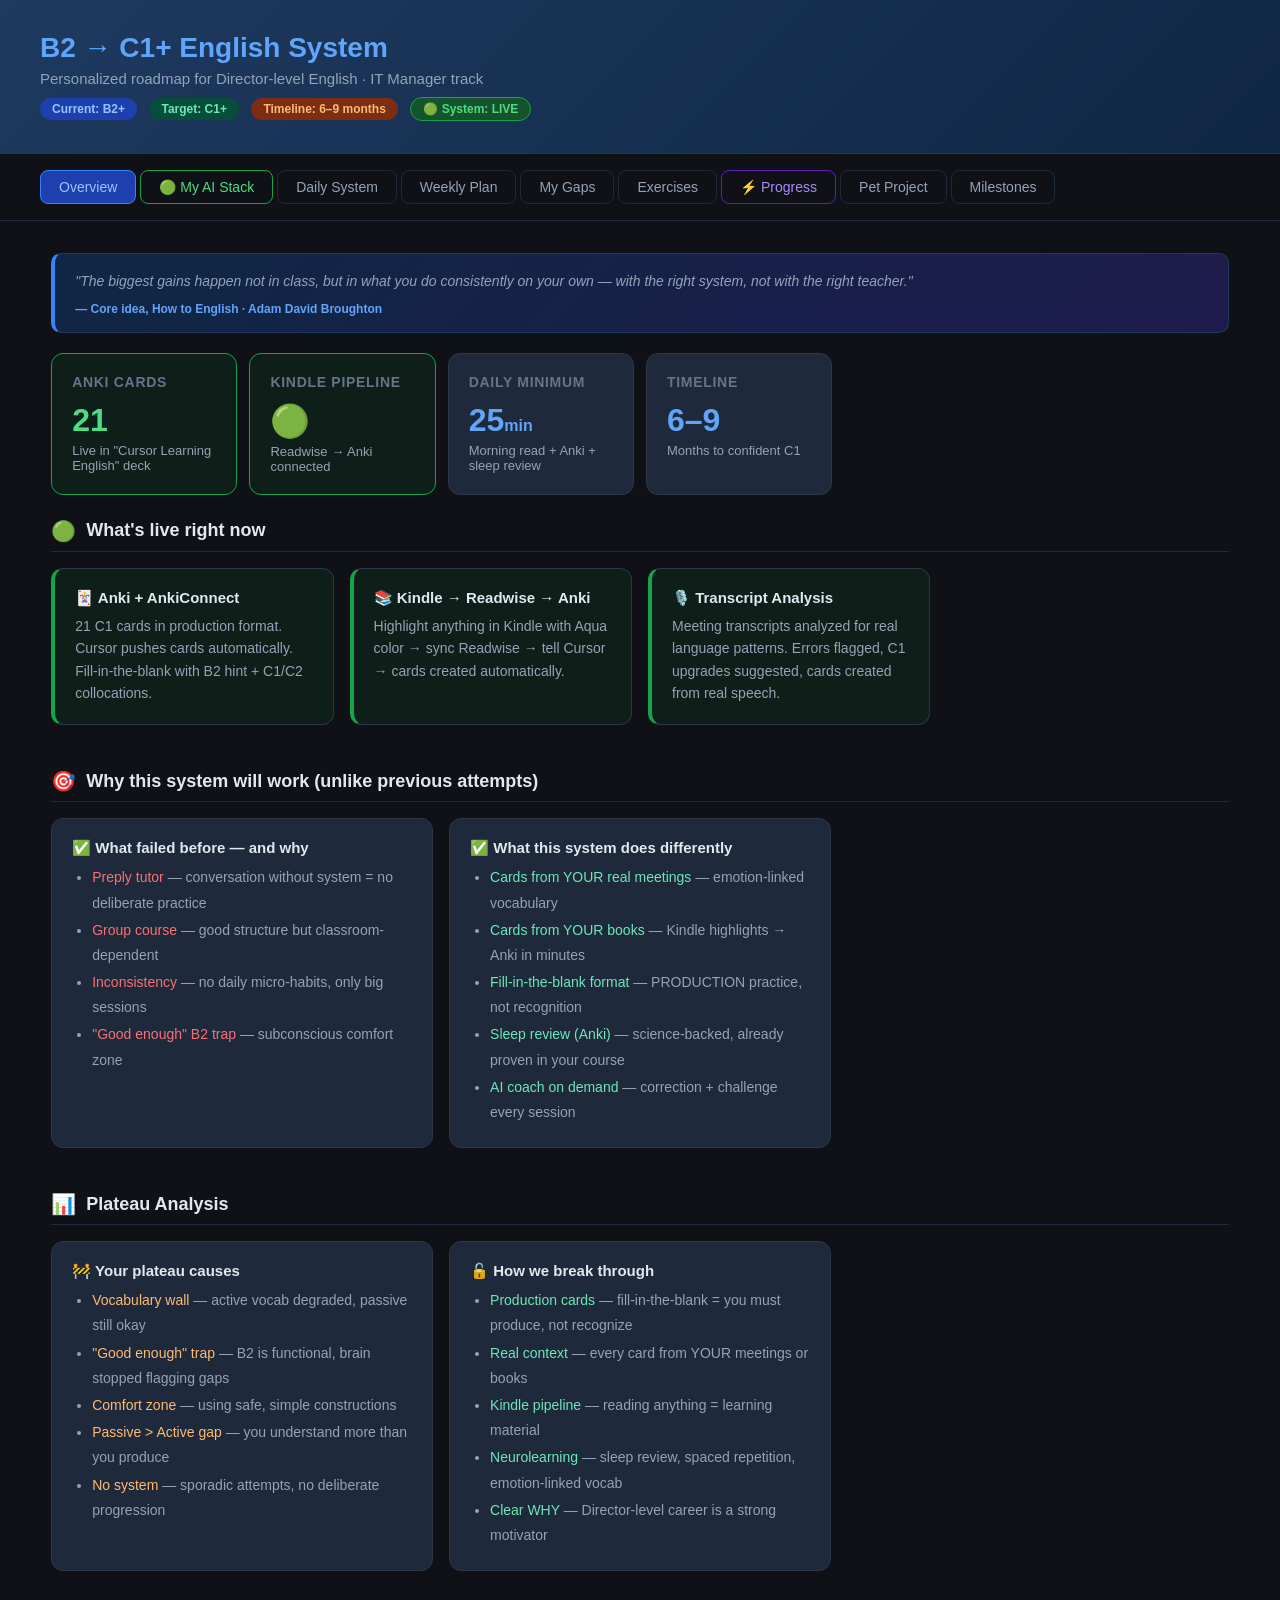
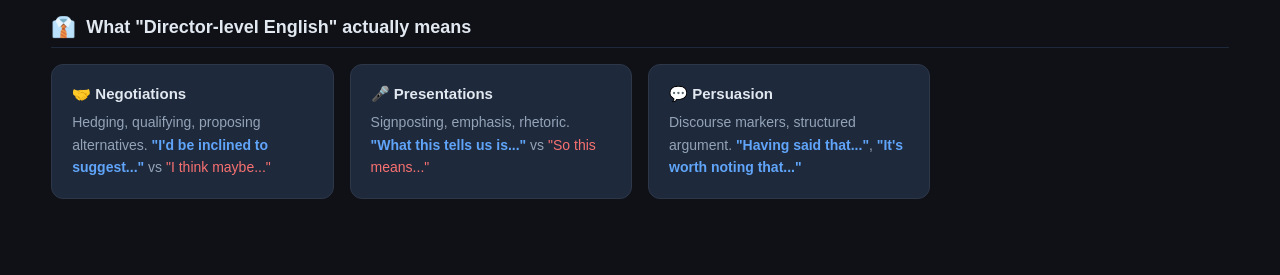
==== commit a42a7ea1: "Responsive layout full-width + calendar from April 1, fluid cells Made-with: Cursor" ====
--- a/index.html
+++ b/index.html
@@ -55,15 +55,15 @@
   .nav-btn.live-tab.active { background: #14532d; color: #4ade80; border-color: #16a34a; }
   .nav-btn.live-tab:hover { background: #14532d; }
 
-  .content { padding: 32px 40px; max-width: 1100px; }
+  .content { padding: 32px clamp(20px, 4vw, 56px); }
 
   .tab-content { display: none; }
   .tab-content.active { display: block; }
 
-  /* Cards */
-  .grid-2 { display: grid; grid-template-columns: 1fr 1fr; gap: 16px; margin-bottom: 24px; }
-  .grid-3 { display: grid; grid-template-columns: 1fr 1fr 1fr; gap: 16px; margin-bottom: 24px; }
-  .grid-4 { display: grid; grid-template-columns: 1fr 1fr 1fr 1fr; gap: 12px; margin-bottom: 24px; }
+  /* Cards — auto-reflow on any screen width */
+  .grid-2 { display: grid; grid-template-columns: repeat(auto-fill, minmax(min(100%, 360px), 1fr)); gap: 16px; margin-bottom: 24px; }
+  .grid-3 { display: grid; grid-template-columns: repeat(auto-fill, minmax(min(100%, 260px), 1fr)); gap: 16px; margin-bottom: 24px; }
+  .grid-4 { display: grid; grid-template-columns: repeat(auto-fill, minmax(min(100%, 180px), 1fr)); gap: 12px; margin-bottom: 24px; }
 
   .card {
     background: #1e293b;
@@ -383,13 +383,30 @@
     word-break: break-word;
   }
 
-  @media (max-width: 768px) {
-    .content { padding: 20px; }
-    .grid-2, .grid-3, .grid-4 { grid-template-columns: 1fr; }
-    .week-grid { grid-template-columns: repeat(4, 1fr); }
-    .nav { padding: 12px 20px; }
+  /* Weekly plan grid — responsive */
+  .week-grid { grid-template-columns: repeat(auto-fill, minmax(90px, 1fr)); }
+
+  /* Career stages — wrap on narrow */
+  .career-stages { flex-wrap: wrap; }
+  .career-stage { min-width: 80px; }
+
+  /* Anki stats grid already uses auto-fill */
+
+  @media (max-width: 900px) {
     .header { padding: 24px 20px; }
-    .flow { gap: 6px; }
+    .nav { padding: 12px 16px; gap: 3px; }
+    .nav-btn { padding: 6px 12px; font-size: 13px; }
+    .flow { gap: 6px; flex-wrap: wrap; }
+    .project-phase { flex-direction: column; gap: 8px; }
+    .schedule-item { flex-direction: column; gap: 8px; }
+    .xp-row { flex-wrap: wrap; }
+  }
+
+  @media (max-width: 600px) {
+    .header h1 { font-size: 22px; }
+    .card .value { font-size: 24px; }
+    .habit-day-label { display: none; }
+    .section-title { font-size: 16px; }
   }
 
   /* ===== PROGRESS TAB ===== */
@@ -429,15 +446,26 @@
   .habit-legend-item { display: flex; align-items: center; gap: 5px; font-size: 11px; color: #64748b; }
   .habit-legend-dot { width: 12px; height: 12px; border-radius: 2px; }
   .habit-calendar-wrap { overflow-x: auto; padding-bottom: 6px; }
-  .habit-calendar { display: flex; gap: 3px; }
-  .habit-week-col { display: flex; flex-direction: column; gap: 3px; }
+  .habit-grid-with-labels { display: flex; gap: 4px; align-items: flex-start; }
+  .habit-day-labels { display: flex; flex-direction: column; gap: 4px; padding-top: 22px; flex-shrink: 0; }
+  .habit-day-label {
+    height: clamp(18px, 2.2vw, 32px); width: 26px; font-size: 9px; color: #4b5563;
+    display: flex; align-items: center; font-weight: 600; letter-spacing: 0.3px;
+  }
+  .habit-month-row { display: flex; gap: 3px; margin-bottom: 3px; }
+  .habit-month-label {
+    font-size: 10px; color: #64748b; font-weight: 700;
+    height: 16px; display: flex; align-items: center; white-space: nowrap;
+  }
+  .habit-calendar { display: flex; gap: 4px; width: 100%; }
+  .habit-week-col { display: flex; flex-direction: column; gap: 4px; flex: 1; min-width: 18px; }
   .habit-day-cell {
-    width: 16px; height: 16px; border-radius: 3px; background: #1e293b;
-    cursor: pointer; transition: transform 0.1s; flex-shrink: 0;
-  }
-  .habit-day-cell:hover { transform: scale(1.5); z-index: 10; position: relative; }
-  .habit-day-cell.future { cursor: default; opacity: 0.15; }
-  .habit-day-cell.today { box-shadow: 0 0 0 1.5px #60a5fa; }
+    width: 100%; aspect-ratio: 1; border-radius: 3px; background: #1e293b;
+    cursor: pointer; transition: transform 0.1s; flex-shrink: 0; min-height: 18px; max-height: 32px;
+  }
+  .habit-day-cell:hover { transform: scale(1.3); z-index: 10; position: relative; }
+  .habit-day-cell.future { cursor: default; opacity: 0.15; pointer-events: none; }
+  .habit-day-cell.today { box-shadow: 0 0 0 2px #60a5fa; }
   .habit-day-cell[data-level="1"] { background: #1e3a5f; }
   .habit-day-cell[data-level="2"] { background: #1d4ed8; }
   .habit-day-cell[data-level="3"] { background: #7c3aed; }
@@ -445,6 +473,18 @@
   .habit-streak-info { display: flex; gap: 28px; margin-top: 14px; flex-wrap: wrap; }
   .streak-stat .streak-num { font-size: 26px; font-weight: 700; color: #f97316; }
   .streak-stat .streak-label { font-size: 11px; color: #64748b; margin-top: 2px; }
+
+  /* Habit calendar tooltip */
+  .habit-tooltip {
+    position: fixed; background: #1e293b; border: 1px solid #374151;
+    border-radius: 10px; padding: 12px 16px; font-size: 12px; color: #e2e8f0;
+    pointer-events: none; z-index: 1000; min-width: 180px; max-width: 240px;
+    box-shadow: 0 8px 32px rgba(0,0,0,0.5); line-height: 1.6; display: none;
+  }
+  .habit-tooltip .tt-date { font-size: 11px; color: #64748b; margin-bottom: 6px; }
+  .habit-tooltip .tt-level { font-weight: 700; font-size: 13px; margin-bottom: 2px; }
+  .habit-tooltip .tt-desc { font-size: 11px; color: #94a3b8; }
+  .habit-tooltip .tt-hint { font-size: 10px; color: #374151; margin-top: 8px; border-top: 1px solid #1e293b; padding-top: 6px; }
 
   /* Session log */
   .session-log-list { max-height: 300px; overflow-y: auto; }
@@ -1481,15 +1521,29 @@
       <div class="section-title"><span class="icon">📅</span> Learning Habit — Last 12 Weeks</div>
       <div class="habit-legend">
         <div class="habit-legend-item"><div class="habit-legend-dot" style="background:#1e293b; border:1px solid #374151"></div>None</div>
-        <div class="habit-legend-item"><div class="habit-legend-dot" style="background:#1e3a5f"></div>Anki</div>
-        <div class="habit-legend-item"><div class="habit-legend-dot" style="background:#1d4ed8"></div>Session</div>
-        <div class="habit-legend-item"><div class="habit-legend-dot" style="background:#7c3aed"></div>Core work</div>
-        <div class="habit-legend-item"><div class="habit-legend-dot" style="background:#16a34a"></div>Deep work</div>
-      </div>
-      <p style="font-size:11px; color:#4b5563; margin-bottom:10px;">Click any past day to cycle intensity level. Days marked automatically when you log exercises.</p>
+        <div class="habit-legend-item"><div class="habit-legend-dot" style="background:#1e3a5f"></div>Anki · quick practice</div>
+        <div class="habit-legend-item"><div class="habit-legend-dot" style="background:#1d4ed8"></div>Session · 20–40 min</div>
+        <div class="habit-legend-item"><div class="habit-legend-dot" style="background:#7c3aed"></div>Core work · focused block</div>
+        <div class="habit-legend-item"><div class="habit-legend-dot" style="background:#16a34a"></div>Deep work · 60+ cards or 1h+</div>
+      </div>
+      <p style="font-size:11px; color:#4b5563; margin-bottom:12px;">Click any past day to cycle intensity · hover for details · auto-filled by Anki sync</p>
       <div class="habit-calendar-wrap">
-        <div class="habit-calendar" id="habit-calendar"><!-- rendered by JS --></div>
-      </div>
+        <div id="habit-month-row" class="habit-month-row"></div>
+        <div class="habit-grid-with-labels">
+          <div class="habit-day-labels">
+            <div class="habit-day-label">Mon</div>
+            <div class="habit-day-label"></div>
+            <div class="habit-day-label">Wed</div>
+            <div class="habit-day-label"></div>
+            <div class="habit-day-label">Fri</div>
+            <div class="habit-day-label"></div>
+            <div class="habit-day-label">Sun</div>
+          </div>
+          <div class="habit-calendar" id="habit-calendar"><!-- rendered by JS --></div>
+        </div>
+      </div>
+      <!-- Floating tooltip -->
+      <div id="habit-tooltip" class="habit-tooltip"></div>
       <div class="habit-streak-info">
         <div class="streak-stat">
           <div class="streak-num" id="streak-current">0</div>
@@ -1652,6 +1706,7 @@
 <script>
 // ===== STATE =====
 const ENG_KEY = 'eng_progress_v2';
+const CAL_START = new Date('2026-04-01T00:00:00'); // learning journey start — update if needed
 
 const SESSION_XP = { vocab:25, grammar:25, speaking:30, transcript:15, kindle:0, anki:5, setup:0 };
 // XP philosophy: only real learning actions count.
@@ -1684,12 +1739,12 @@
   const ago = n => { const d = new Date(); d.setDate(d.getDate()-n); return d.toISOString().slice(0,10); };
   return {
     sessions: [
-      { id:1, type:'transcript', date: ago(37), label:'Transcript analysis: Integration Landscape Deep Dive', xp:15 },
-      { id:2, type:'speaking',   date: ago(30), label:'Progress dashboard built — first tracking session',    xp:30 },
+      { id:1, type:'transcript', date: '2026-04-01', label:'Transcript analysis: Integration Landscape Deep Dive', xp:15 },
+      { id:2, type:'speaking',   date: '2026-04-02', label:'Progress dashboard — first tracking session',           xp:30 },
     ],
     habitDays: {
-      [ago(37)]:3, [ago(32)]:2,
-      [ago(14)]:1, [ago(13)]:1, [ago(7)]:2, [ago(6)]:1, [ago(5)]:1,
+      '2026-04-01': 3,
+      '2026-04-02': 2,
     },
     gapProgress: { vocab:30, fluency:50, conditionals:45, meeting:40, director:35 },
     exerciseDone: {},
@@ -1766,19 +1821,55 @@
   }
 }
 
+const LEVEL_INFO = [
+  { name: 'No activity',   desc: 'Click to mark this day',                        color: '#4b5563' },
+  { name: 'Anki',          desc: 'Quick card practice · 5–15 min',                color: '#60a5fa' },
+  { name: 'Session',       desc: 'Focused vocab / grammar / speaking · 20–40 min', color: '#818cf8' },
+  { name: 'Core Work',     desc: 'Intensive session + cards created or analysed',  color: '#a78bfa' },
+  { name: 'Deep Work',     desc: '60+ cards reviewed or 1h+ learning block',       color: '#4ade80' },
+];
+const MONTHS = ['Jan','Feb','Mar','Apr','May','Jun','Jul','Aug','Sep','Oct','Nov','Dec'];
+const DAYS_FULL = ['Monday','Tuesday','Wednesday','Thursday','Friday','Saturday','Sunday'];
+
 function renderHabitCalendar(state) {
   const wrap = document.getElementById('habit-calendar');
   if (!wrap) return;
   const today = new Date(); today.setHours(0,0,0,0);
   const todayStr = today.toISOString().slice(0,10);
 
-  const start = new Date(today);
-  const dow = (today.getDay()+6)%7;
-  start.setDate(today.getDate() - dow - 11*7);
-
-  let html = '';
-  for (let w = 0; w < 12; w++) {
-    html += '<div class="habit-week-col">';
+  // Start from CAL_START (April 1), anchored to Monday of that week
+  const start = new Date(CAL_START);
+  const startDow = (start.getDay() + 6) % 7; // 0=Mon
+  start.setDate(start.getDate() - startDow);
+
+  // End at Sunday of current week
+  const endSunday = new Date(today);
+  const endDow = (today.getDay() + 6) % 7;
+  endSunday.setDate(today.getDate() + (6 - endDow));
+
+  const numWeeks = Math.max(4, Math.ceil((endSunday - start) / (7 * 24 * 3600 * 1000)));
+
+  // Build month labels row
+  const monthRow = document.getElementById('habit-month-row');
+  let monthHtml = '';
+  let lastMonth = -1;
+
+  // Build calendar grid
+  let calHtml = '';
+  for (let w = 0; w < numWeeks; w++) {
+    const weekStart = new Date(start);
+    weekStart.setDate(start.getDate() + w*7);
+    const wMonth = weekStart.getMonth();
+
+    // Month label: show when month changes
+    if (wMonth !== lastMonth) {
+      monthHtml += `<div class="habit-month-label" style="width:${(18+3)}px">${MONTHS[wMonth]}</div>`;
+      lastMonth = wMonth;
+    } else {
+      monthHtml += `<div style="width:${(18+3)}px"></div>`;
+    }
+
+    calHtml += '<div class="habit-week-col">';
     for (let d = 0; d < 7; d++) {
       const date = new Date(start);
       date.setDate(start.getDate() + w*7 + d);
@@ -1786,16 +1877,24 @@
       const future = date > today;
       const isToday = ds === todayStr;
       const level = state.habitDays[ds] || 0;
+
       let cls = 'habit-day-cell';
       if (future) cls += ' future';
       if (isToday) cls += ' today';
+
       const lvAttr = level ? ` data-level="${level}"` : '';
+      const dataDate = ` data-date="${ds}"`;
       const click = future ? '' : ` onclick="toggleHabitDay('${ds}')"`;
-      html += `<div class="${cls}"${lvAttr}${click} title="${ds}"></div>`;
+      calHtml += `<div class="${cls}"${lvAttr}${dataDate}${click}></div>`;
     }
-    html += '</div>';
-  }
-  wrap.innerHTML = html;
+    calHtml += '</div>';
+  }
+
+  if (monthRow) monthRow.innerHTML = '<div style="width:28px;flex-shrink:0"></div>' + monthHtml;
+  wrap.innerHTML = calHtml;
+
+  // Tooltip via event delegation on the calendar wrap
+  initCalendarTooltip();
 
   const streak = calcStreak(state.habitDays);
   const total = Object.keys(state.habitDays).length;
@@ -1803,6 +1902,52 @@
   set('streak-current', streak);
   set('streak-total', total);
   set('streak-sessions', state.sessions.length);
+}
+
+function initCalendarTooltip() {
+  const tooltip = document.getElementById('habit-tooltip');
+  if (!tooltip) return;
+
+  // Avoid duplicate listeners by checking a flag
+  const calWrap = document.querySelector('.habit-calendar-wrap');
+  if (!calWrap || calWrap._tooltipInit) return;
+  calWrap._tooltipInit = true;
+
+  calWrap.addEventListener('mousemove', e => {
+    const cell = e.target.closest('.habit-day-cell');
+    if (!cell || cell.classList.contains('future')) {
+      tooltip.style.display = 'none';
+      return;
+    }
+    const ds = cell.dataset.date;
+    const level = parseInt(cell.dataset.level || '0');
+    const info = LEVEL_INFO[level];
+
+    if (!ds) return;
+
+    const date = new Date(ds + 'T00:00:00');
+    const dayName = DAYS_FULL[(date.getDay()+6)%7];
+    const dateLabel = `${dayName}, ${MONTHS[date.getMonth()]} ${date.getDate()} ${date.getFullYear()}`;
+    const isToday = ds === new Date().toISOString().slice(0,10);
+
+    tooltip.innerHTML = `
+      <div class="tt-date">${dateLabel}${isToday ? ' · <span style="color:#60a5fa">today</span>' : ''}</div>
+      <div class="tt-level" style="color:${info.color}">${level > 0 ? '●' : '○'} ${info.name}</div>
+      <div class="tt-desc">${info.desc}</div>
+      <div class="tt-hint">Click to cycle level (${level} → ${level < 4 ? level+1 : 0})</div>`;
+
+    // Position near cursor, stay inside viewport
+    const x = e.clientX + 14;
+    const y = e.clientY - 10;
+    const tw = 220;
+    tooltip.style.left = (x + tw > window.innerWidth ? e.clientX - tw - 14 : x) + 'px';
+    tooltip.style.top  = Math.min(y, window.innerHeight - 160) + 'px';
+    tooltip.style.display = 'block';
+  });
+
+  calWrap.addEventListener('mouseleave', () => {
+    tooltip.style.display = 'none';
+  });
 }
 
 function renderSessionLog(state) {
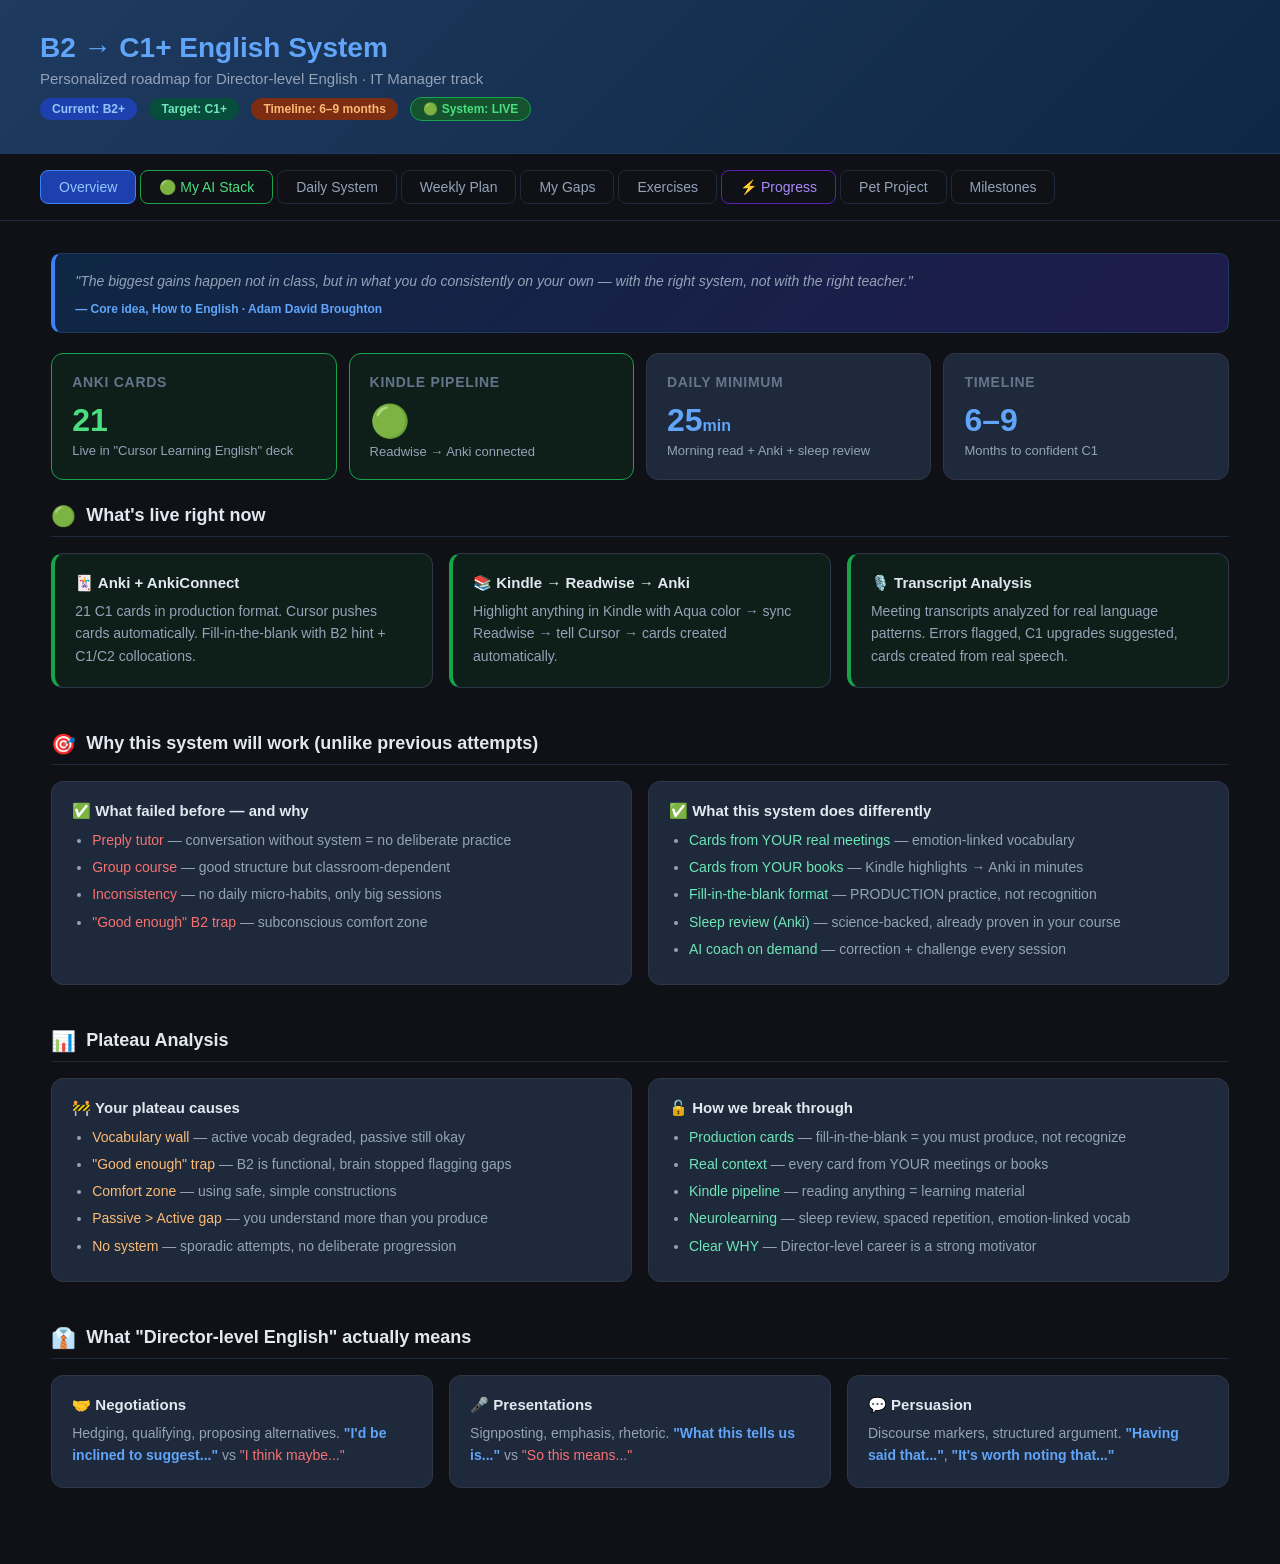
==== commit 6baae06c: "Fix responsive grids: auto-fill → auto-fit, fix week-grid to 7 equal columns Made-with: Cursor" ====
--- a/index.html
+++ b/index.html
@@ -61,9 +61,9 @@
   .tab-content.active { display: block; }
 
   /* Cards — auto-reflow on any screen width */
-  .grid-2 { display: grid; grid-template-columns: repeat(auto-fill, minmax(min(100%, 360px), 1fr)); gap: 16px; margin-bottom: 24px; }
-  .grid-3 { display: grid; grid-template-columns: repeat(auto-fill, minmax(min(100%, 260px), 1fr)); gap: 16px; margin-bottom: 24px; }
-  .grid-4 { display: grid; grid-template-columns: repeat(auto-fill, minmax(min(100%, 180px), 1fr)); gap: 12px; margin-bottom: 24px; }
+  .grid-2 { display: grid; grid-template-columns: repeat(auto-fit, minmax(min(100%, 360px), 1fr)); gap: 16px; margin-bottom: 24px; }
+  .grid-3 { display: grid; grid-template-columns: repeat(auto-fit, minmax(min(100%, 260px), 1fr)); gap: 16px; margin-bottom: 24px; }
+  .grid-4 { display: grid; grid-template-columns: repeat(auto-fit, minmax(min(100%, 180px), 1fr)); gap: 12px; margin-bottom: 24px; }
 
   .card {
     background: #1e293b;
@@ -383,8 +383,8 @@
     word-break: break-word;
   }
 
-  /* Weekly plan grid — responsive */
-  .week-grid { grid-template-columns: repeat(auto-fill, minmax(90px, 1fr)); }
+  /* Weekly plan grid — always 7 equal columns, stretches full width */
+  .week-grid { grid-template-columns: repeat(7, 1fr); }
 
   /* Career stages — wrap on narrow */
   .career-stages { flex-wrap: wrap; }
@@ -463,9 +463,17 @@
     width: 100%; aspect-ratio: 1; border-radius: 3px; background: #1e293b;
     cursor: pointer; transition: transform 0.1s; flex-shrink: 0; min-height: 18px; max-height: 32px;
   }
+  .habit-day-cell { display: flex; align-items: center; justify-content: center; }
   .habit-day-cell:hover { transform: scale(1.3); z-index: 10; position: relative; }
-  .habit-day-cell.future { cursor: default; opacity: 0.15; pointer-events: none; }
+  .habit-day-cell.future { cursor: default; opacity: 0.25; pointer-events: none; }
   .habit-day-cell.today { box-shadow: 0 0 0 2px #60a5fa; }
+  .day-num {
+    font-size: clamp(7px, 1vw, 11px); color: rgba(255,255,255,0.3);
+    font-weight: 700; line-height: 1; user-select: none; pointer-events: none;
+  }
+  .habit-day-cell[data-level] .day-num { color: rgba(255,255,255,0.65); }
+  .habit-day-cell.today .day-num { color: #60a5fa; font-size: clamp(7px, 1vw, 12px); }
+  .habit-day-cell.future .day-num { color: rgba(255,255,255,0.2); }
   .habit-day-cell[data-level="1"] { background: #1e3a5f; }
   .habit-day-cell[data-level="2"] { background: #1d4ed8; }
   .habit-day-cell[data-level="3"] { background: #7c3aed; }
@@ -554,6 +562,14 @@
   }
   .btn-mark-done:hover { border-color: #22c55e; color: #4ade80; }
   .btn-mark-done.done-today { border-color: #16a34a; color: #4ade80; background: #0d1f18; }
+
+  /* Generic responsive 2-col grid — for tool-cards, exercise-cards, gap-items, phases */
+  .auto-grid-2 {
+    display: grid;
+    grid-template-columns: repeat(auto-fit, minmax(min(100%, 440px), 1fr));
+    gap: 14px;
+    margin-bottom: 12px;
+  }
 
   /* Anki sync panel */
   .anki-sync-panel {
@@ -754,6 +770,7 @@
       <div class="section-title"><span class="icon">🟢</span> Your Live Learning Stack</div>
       <p style="color:#94a3b8; font-size:14px; margin-bottom:20px;">Every tool below is connected and working. This is not a plan — it's your actual system as of today.</p>
 
+      <div class="auto-grid-2">
       <!-- TOOL 1: Anki -->
       <div class="tool-card">
         <h4>🃏 Anki + AnkiConnect <span class="status-pill live"><span class="status-dot"></span>LIVE</span></h4>
@@ -825,6 +842,7 @@
         <div class="tool-detail">Trigger: "Add card: to pose a significant risk"
 Result: full card in Anki within seconds · no extra steps</div>
       </div>
+      </div><!-- /auto-grid-2 live tools -->
 
     </div>
 
@@ -1061,6 +1079,7 @@
       <div class="section-title"><span class="icon">🔍</span> Your Specific Gaps → Targeted Work</div>
       <p style="color:#94a3b8; font-size:14px; margin-bottom:20px;">Diagnosed from your self-assessment + real meeting transcript analysis.</p>
 
+      <div class="auto-grid-2">
       <div class="gap-item">
         <div class="gap-icon">💬</div>
         <div class="gap-body">
@@ -1135,6 +1154,7 @@
           <div style="font-size:12px;color:#6ee7b7;margin-top:4px;text-align:right">→ Ongoing via Anki</div>
         </div>
       </div>
+      </div><!-- /auto-grid-2 gaps -->
 
     </div>
 
@@ -1182,6 +1202,7 @@
       <div class="section-title"><span class="icon">🏋️</span> Core Exercise Bank</div>
       <p style="color:#94a3b8; font-size:14px; margin-bottom:20px;">Based on "How to English" principles. Mark each exercise as done — it logs to your Progress tracker automatically.</p>
 
+      <div class="auto-grid-2">
       <div class="exercise-card">
         <h4>Anki Production Review <span class="ex-tag vocab">Vocabulary</span></h4>
         <p>Open Anki → review all due cards in fill-in-the-blank mode. For any card you get wrong — write a new example sentence using the phrase in your current work context. <br><span class="highlight">Outcome: Moves phrases from passive to active memory. The new sentence goes into Examples field.</span></p>
@@ -1253,6 +1274,7 @@
           <button id="ex-btn-email-rewrite" class="btn-mark-done" onclick="markExerciseDone('email-rewrite','vocab','Weekly Email Rewrite')">Mark done today</button>
         </div>
       </div>
+      </div><!-- /auto-grid-2 exercises -->
     </div>
   </div>
 
@@ -1268,6 +1290,7 @@
       <div class="section">
         <div class="section-title" style="font-size:16px;"><span class="icon">📐</span> Build Phases</div>
 
+        <div class="auto-grid-2">
         <div class="project-phase">
           <div class="phase-num done">✓</div>
           <div class="phase-body">
@@ -1348,6 +1371,7 @@
             </div>
           </div>
         </div>
+        </div><!-- /auto-grid-2 phases -->
       </div>
 
       <div class="block">
@@ -1597,6 +1621,7 @@
       <div class="section-title"><span class="icon">📊</span> Gap Progress — Self-Assessment Radar</div>
       <p style="color:#94a3b8; font-size:13px; margin-bottom:16px;">Update your current level as you improve. Be honest — this is for you, not anyone else. Progress resets to 0% would be a red flag to investigate.</p>
 
+      <div class="auto-grid-2">
       <div class="gap-item">
         <div class="gap-icon">💬</div>
         <div class="gap-body">
@@ -1691,6 +1716,7 @@
           </div>
         </div>
       </div>
+      </div><!-- /auto-grid-2 gap radar -->
     </div>
 
     <!-- Achievements -->
@@ -1705,8 +1731,9 @@
 
 <script>
 // ===== STATE =====
-const ENG_KEY = 'eng_progress_v2';
+const ENG_KEY = 'eng_progress_v3'; // bumped → clears stale pre-April data
 const CAL_START = new Date('2026-04-01T00:00:00'); // learning journey start — update if needed
+const CAL_START_STR = CAL_START.toISOString().slice(0, 10);
 
 const SESSION_XP = { vocab:25, grammar:25, speaking:30, transcript:15, kindle:0, anki:5, setup:0 };
 // XP philosophy: only real learning actions count.
@@ -1885,7 +1912,7 @@
       const lvAttr = level ? ` data-level="${level}"` : '';
       const dataDate = ` data-date="${ds}"`;
       const click = future ? '' : ` onclick="toggleHabitDay('${ds}')"`;
-      calHtml += `<div class="${cls}"${lvAttr}${dataDate}${click}></div>`;
+      calHtml += `<div class="${cls}"${lvAttr}${dataDate}${click}><span class="day-num">${date.getDate()}</span></div>`;
     }
     calHtml += '</div>';
   }
@@ -1897,11 +1924,13 @@
   initCalendarTooltip();
 
   const streak = calcStreak(state.habitDays);
-  const total = Object.keys(state.habitDays).length;
+  // Only count days and sessions from CAL_START onwards
+  const total = Object.keys(state.habitDays).filter(d => d >= CAL_START_STR).length;
+  const sessionsFromStart = state.sessions.filter(s => s.date >= CAL_START_STR).length;
   const set = (id, v) => { const el = document.getElementById(id); if(el) el.textContent = v; };
   set('streak-current', streak);
   set('streak-total', total);
-  set('streak-sessions', state.sessions.length);
+  set('streak-sessions', sessionsFromStart);
 }
 
 function initCalendarTooltip() {
